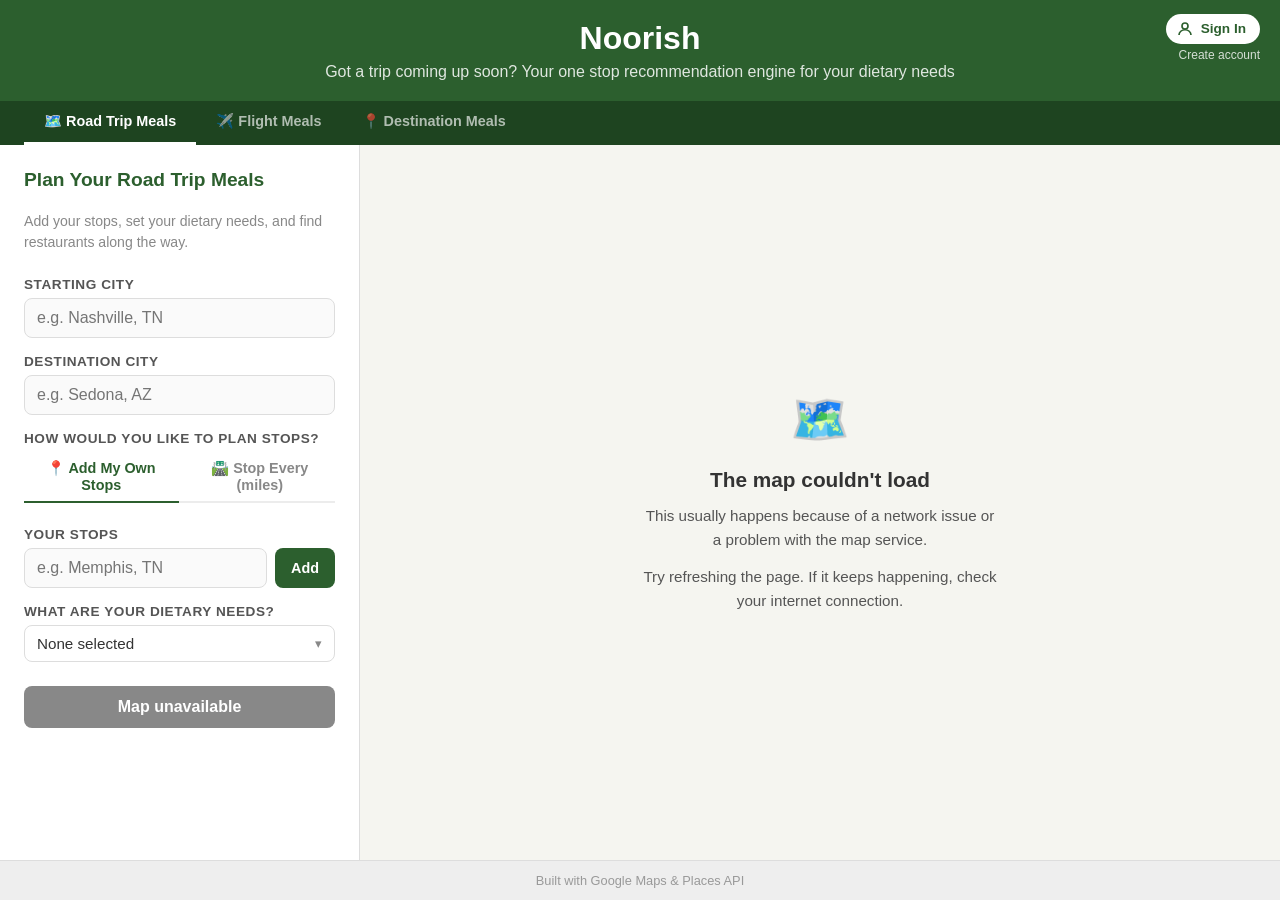
==== index.html @ 3fa07e17 "standardised the layout across all three pages to show a side-by-side form and map by default, and t" ====
<!DOCTYPE html>
<html lang="en">
  <head>
    <meta charset="UTF-8" />
    <meta name="viewport" content="width=device-width, initial-scale=1.0" />
    <title>Road Trip Planner</title>

    <!-- This line loads our style.css file so the page looks good -->
    <link rel="stylesheet" href="style.css" />
  </head>

  <body>

    <!-- HEADER: the top banner with the app name -->
    <header>
      <h1>Noorish</h1>
      <p>Got a trip coming up soon? Your one stop recommendation engine for your dietary needs</p>

      <!-- Signed-out state -->
      <div id="auth-signed-out" class="auth-header-widget">
        <button id="auth-btn" class="auth-header-signin">
          <svg xmlns="http://www.w3.org/2000/svg" width="18" height="18" viewBox="0 0 24 24" fill="none" stroke="currentColor" stroke-width="2.2"><circle cx="12" cy="8" r="4"/><path d="M4 20c0-4 3.6-7 8-7s8 3 8 7"/></svg>
          Sign In
        </button>
        <button id="auth-create-btn" class="auth-header-create">Create account</button>
      </div>

      <!-- Signed-in state -->
      <div id="auth-signed-in" class="auth-header-widget hidden">
        <button id="auth-menu-btn" class="auth-hamburger">
          <svg xmlns="http://www.w3.org/2000/svg" width="20" height="20" viewBox="0 0 24 24" fill="none" stroke="currentColor" stroke-width="2.2"><line x1="3" y1="6" x2="21" y2="6"/><line x1="3" y1="12" x2="21" y2="12"/><line x1="3" y1="18" x2="21" y2="18"/></svg>
        </button>
        <div id="auth-user-menu" class="auth-user-menu hidden">
          <div id="auth-user-name" class="auth-user-menu-name"></div>
          <hr class="auth-menu-divider" />
          <button id="auth-signout-btn" class="auth-signout-btn">Sign Out</button>
        </div>
      </div>
    </header>

    <!-- Auth modal overlay -->
    <div id="auth-overlay" class="auth-overlay hidden"></div>

    <!-- Auth modal -->
    <div id="auth-modal" class="auth-modal hidden">
      <button id="auth-close-btn" class="auth-close-btn">✕</button>

      <!-- Sign In view -->
      <div id="auth-view-signin" class="auth-view">
        <h2 class="auth-title">Welcome back</h2>
        <button class="auth-google-btn">
          <img src="https://www.gstatic.com/firebasejs/ui/2.0.0/images/auth/google.svg" alt="Google" />
          Continue with Google
        </button>
        <div class="auth-divider"><span>or</span></div>
        <input id="auth-signin-email"    class="auth-input" type="email"    placeholder="Email" />
        <input id="auth-signin-password" class="auth-input" type="password" placeholder="Password" />
        <div id="auth-error-signin" class="auth-error hidden"></div>
        <button id="auth-signin-btn" class="auth-submit-btn">Sign In</button>
        <div class="auth-footer">
          <button id="auth-goto-reset" class="auth-link-btn">Forgot password?</button>
          <span>·</span>
          <button id="auth-goto-signup" class="auth-link-btn">Create account</button>
        </div>
      </div>

      <!-- Sign Up view -->
      <div id="auth-view-signup" class="auth-view hidden">
        <h2 class="auth-title">Create account</h2>
        <button class="auth-google-btn">
          <img src="https://www.gstatic.com/firebasejs/ui/2.0.0/images/auth/google.svg" alt="Google" />
          Continue with Google
        </button>
        <div class="auth-divider"><span>or</span></div>
        <input id="auth-signup-name"     class="auth-input" type="text"     placeholder="Name (optional)" />
        <input id="auth-signup-email"    class="auth-input" type="email"    placeholder="Email" />
        <input id="auth-signup-password" class="auth-input" type="password" placeholder="Password (min 6 characters)" />
        <div id="auth-error-signup" class="auth-error hidden"></div>
        <button id="auth-signup-btn" class="auth-submit-btn">Create Account</button>
        <div class="auth-footer">
          <button id="auth-goto-signin" class="auth-link-btn">Already have an account? Sign in</button>
        </div>
      </div>

      <!-- Password Reset view -->
      <div id="auth-view-reset" class="auth-view hidden">
        <h2 class="auth-title">Reset password</h2>
        <p class="auth-subtitle">Enter your email and we'll send you a reset link.</p>
        <input id="auth-reset-email" class="auth-input" type="email" placeholder="Email" />
        <div id="auth-error-reset"   class="auth-error hidden"></div>
        <div id="auth-success-reset" class="auth-success hidden"></div>
        <button id="auth-reset-btn" class="auth-submit-btn">Send Reset Email</button>
        <div class="auth-footer">
          <button id="auth-back-signin" class="auth-link-btn">Back to sign in</button>
        </div>
      </div>
    </div>

    <!-- NAV: tab bar linking to each section of the app -->
    <nav class="app-nav">
      <a href="index.html" class="nav-tab nav-tab--active">🗺️ Road Trip Meals</a>
      <a href="flight-meals.html" class="nav-tab">✈️ Flight Meals</a>
      <a href="destination-meals.html" class="nav-tab">📍 Destination Meals</a>
    </nav>

    <!-- MAIN CONTENT: split into left panel (form) and right panel (map) -->
    <main>

      <!-- LEFT PANEL: the form where users enter their trip details -->
      <section class="sidebar">

        <h2>Plan Your Road Trip Meals</h2>
        <p class="flight-card-hint">Add your stops, set your dietary needs, and find restaurants along the way.</p>

        <!-- A "form" groups related inputs together -->
        <form id="trip-form">

          <!-- Start city input -->
          <div class="form-group">
            <label for="start">Starting City</label>
            <input
              type="text"
              id="start"
              placeholder="e.g. Nashville, TN"
            />
          </div>

          <!-- End city input -->
          <div class="form-group">
            <label for="end">Destination City</label>
            <input
              type="text"
              id="end"
              placeholder="e.g. Sedona, AZ"
            />
          </div>

          <!-- Stop planning mode toggle -->
          <div class="form-group">
            <label>How would you like to plan stops?</label>
            <div class="search-mode-tabs">
              <button type="button" class="mode-tab mode-tab--active" id="mode-custom-btn">📍 Add My Own Stops</button>
              <button type="button" class="mode-tab" id="mode-interval-btn">🛣️ Stop Every (miles)</button>
            </div>
          </div>

          <!-- Interval input — visible when "Stop Every (miles)" is selected -->
          <div class="form-group hidden" id="interval-section">
            <label for="interval">Stop every (miles)</label>
            <input
              type="number"
              id="interval"
              placeholder="e.g. 150"
              min="50"
              max="500"
            />
          </div>

          <!-- Custom stops — visible when "Add My Own Stops" is selected -->
          <div class="form-group" id="waypoints-section">
            <label>Your stops</label>
            <div class="waypoint-input-row">
              <input type="text" id="waypoint-city-input" placeholder="e.g. Memphis, TN" />
              <button type="button" id="add-waypoint-btn">Add</button>
            </div>
            <ul id="waypoints-list"></ul>
          </div>

          <!-- Dietary preferences multi-select dropdown -->
          <div class="form-group">
            <label>What are your dietary needs?</label>
            <div class="diet-dropdown" id="diet-dropdown">
              <button type="button" class="diet-toggle" id="diet-toggle-btn">
                <span id="diet-toggle-label">None selected</span>
                <span class="diet-toggle-arrow">▾</span>
              </button>
              <div class="diet-options-list" id="diet-dropdown-menu" hidden>
                <label class="diet-option"><input type="checkbox" value="carnivore"> Carnivore</label>
                <label class="diet-option"><input type="checkbox" value="dairy free"> Dairy Free</label>
                <label class="diet-option"><input type="checkbox" value="gluten free"> Gluten Free</label>
                <label class="diet-option"><input type="checkbox" value="halal"> Halal</label>
                <label class="diet-option"><input type="checkbox" value="high protein"> High Protein</label>
                <label class="diet-option"><input type="checkbox" value="keto"> Keto</label>
                <label class="diet-option"><input type="checkbox" value="kosher"> Kosher</label>
                <label class="diet-option"><input type="checkbox" value="low carb"> Low Carb</label>
                <label class="diet-option"><input type="checkbox" value="mediterranean"> Mediterranean</label>
                <label class="diet-option"><input type="checkbox" value="nut free"> Nut Free</label>
                <label class="diet-option"><input type="checkbox" value="paleo"> Paleo</label>
                <label class="diet-option"><input type="checkbox" value="vegan"> Vegan</label>
                <label class="diet-option"><input type="checkbox" value="vegetarian"> Vegetarian</label>
                <label class="diet-option"><input type="checkbox" value="whole30"> Whole30</label>
              </div>
            </div>
          </div>

          <!-- The big button that kicks everything off -->
          <button type="button" id="search-btn">Find Meal Options</button>

        </form>

        <!-- RESULTS: this section is hidden until the user searches -->
        <div id="results" class="hidden">
          <h2>Suggested Stops</h2>
          <!-- JavaScript will fill this list in dynamically -->
          <ul id="stops-list"></ul>

          <!-- CUSTOM STOP: appears below results once a route is generated -->
          <div id="custom-stop-section">
            <h3>Add a specific city</h3>
            <p class="custom-stop-hint">
              Want to stop somewhere in particular? Search for options in any city along your route.
            </p>
            <div class="custom-stop-form">
              <input
                type="text"
                id="custom-city"
                placeholder="e.g. Joplin, MO"
              />
              <button type="button" id="add-stop-btn">Add Stop</button>
            </div>
            <div id="custom-stop-error" class="error-message hidden"></div>
          </div>

        </div>

      </section>

      <!-- RIGHT PANEL: where the map will appear -->
      <section class="map-panel">
        <!-- Google Maps draws itself into this empty div -->
        <div id="map"></div>
        <!-- Shown if the Google Maps API fails to load -->
        <div id="map-error" class="hidden">
          <div class="map-error-icon">🗺️</div>
          <h2>The map couldn't load</h2>
          <p>This usually happens because of a network issue or a problem with the map service.</p>
          <p>Try refreshing the page. If it keeps happening, check your internet connection.</p>
        </div>
      </section>

    </main>

    <!-- FOOTER -->
    <footer>
      <p>Built with Google Maps &amp; Places API</p>
    </footer>

    <!-- This line loads our app.js file — it goes at the BOTTOM so the page
         loads first before JavaScript runs -->
    <!-- app.js must load BEFORE the Maps API so initMap() is defined in time -->
    <script src="app.js"></script>
    <script type="module" src="auth.js"></script>

    <!-- Google Maps API — loads the map, places search, and geometry tools.
         "callback=initMap" tells Google to call our initMap() function
         once it finishes loading. -->
    <script
      src="https://maps.googleapis.com/maps/api/js?key=AIzaSyBx0ahH5VeUgK4C6GJsDWUU2suNAHTFPiw&libraries=places,geometry&callback=initMap"
      async
      defer
      onerror="showMapError()"
    ></script>

  </body>
</html>
---- style.css ----
/* =============================================
   GLOBAL STYLES
   These apply to the whole page
   ============================================= */

/* "box-sizing: border-box" makes sizing more predictable —
   padding doesn't accidentally make things bigger than expected */
* {
  box-sizing: border-box;
  margin: 0;
  padding: 0;
}

body {
  font-family: -apple-system, BlinkMacSystemFont, "Segoe UI", sans-serif;
  background-color: #f5f5f0;
  color: #333;
  height: 100vh;      /* lock to viewport — prevents the page from scrolling */
  overflow: hidden;   /* any scrolling happens inside the sidebar, not the page */
  display: flex;
  flex-direction: column;
}


/* =============================================
   NAV TABS
   The tab bar that sits between the header and the page content.
   ============================================= */

.app-nav {
  display: flex;
  background: #1e4420; /* slightly darker than the header green */
  padding: 0 24px;
}

.nav-tab {
  display: inline-block;
  padding: 12px 20px;
  font-size: 0.9rem;
  font-weight: 600;
  color: rgba(255, 255, 255, 0.65);
  text-decoration: none;
  border-bottom: 3px solid transparent;
  transition: color 0.15s, border-color 0.15s;
}

.nav-tab:hover {
  color: rgba(255, 255, 255, 0.9);
}

/* The currently active tab gets a white underline and full opacity */
.nav-tab--active {
  color: white;
  border-bottom-color: white;
}


/* =============================================
   HEADER
   ============================================= */

header {
  background-color: #2c5f2e; /* dark green */
  color: white;
  padding: 20px 30px;
  text-align: center;
}

header h1 {
  font-size: 2rem;
  margin-bottom: 6px;
}

header p {
  opacity: 0.85;
  font-size: 1rem;
}


/* =============================================
   MAIN LAYOUT
   "flex" lets us put the sidebar and map side by side
   ============================================= */

main {
  display: flex;
  flex: 1;          /* fill remaining vertical space */
  overflow: hidden;
}


/* =============================================
   SIDEBAR (left panel — the form)
   ============================================= */

.sidebar {
  width: 360px;
  min-width: 300px;
  background: white;
  padding: 24px;
  overflow-y: auto;   /* scroll if content is taller than screen */
  border-right: 1px solid #ddd;
}

.sidebar h2 {
  font-size: 1.2rem;
  margin-bottom: 20px;
  color: #2c5f2e;
}


/* =============================================
   FORM ELEMENTS
   ============================================= */

.form-group {
  margin-bottom: 16px;
}

label {
  display: block;
  font-size: 0.85rem;
  font-weight: 600;
  color: #555;
  margin-bottom: 6px;
  text-transform: uppercase;
  letter-spacing: 0.04em;
}

input[type="text"],
input[type="number"] {
  width: 100%;
  padding: 10px 12px;
  border: 1.5px solid #ddd;
  border-radius: 8px;
  font-size: 1rem;
  background: #fafafa;
  transition: border-color 0.2s;
}

input[type="text"]:focus,
input[type="number"]:focus {
  outline: none;
  border-color: #2c5f2e;
  background: white;
}

/* ── Dietary preference dropdown ── */

.diet-dropdown {
  position: relative;
}

/* The clickable toggle bar */
.diet-toggle {
  width: 100%;
  display: flex;
  justify-content: space-between;
  align-items: center;
  padding: 9px 12px;
  background: white;
  border: 1.5px solid #ddd;
  border-radius: 8px;
  font-size: 0.95rem;
  color: #333;
  cursor: pointer;
  text-align: left;
  transition: border-color 0.2s;
}

.diet-toggle:hover,
.diet-toggle:focus {
  border-color: #2c5f2e;
  outline: none;
}

/* Arrow icon rotates when open */
.diet-toggle-arrow {
  font-size: 0.8rem;
  color: #888;
  transition: transform 0.2s;
  flex-shrink: 0;
}

.diet-dropdown.open .diet-toggle-arrow {
  transform: rotate(180deg);
}

/* Merge toggle bottom border with list top border when open */
.diet-dropdown.open .diet-toggle {
  border-color: #2c5f2e;
  border-bottom-left-radius: 0;
  border-bottom-right-radius: 0;
}

/* Checkbox list — hidden until dropdown is opened */
.diet-options-list {
  display: none;
  border: 1.5px solid #2c5f2e;
  border-top: none;
  border-radius: 0 0 8px 8px;
  background: white;
  padding: 4px 0;
  max-height: 220px;
  overflow-y: auto;
}

.diet-dropdown.open .diet-options-list {
  display: block !important; /* overrides the HTML hidden attribute when open */
}


.diet-option {
  display: flex;
  align-items: center;
  gap: 10px;
  padding: 8px 12px;
  font-size: 0.95rem;
  color: #333;
  cursor: pointer;
  transition: background 0.1s;
}

.diet-option:hover {
  background: #f3f7f3;
}

.diet-option input[type="checkbox"] {
  width: 16px;
  height: 16px;
  accent-color: #2c5f2e;
  cursor: pointer;
  flex-shrink: 0;
}

/* ── Stop mode toggle ──────────────────────────────────────────────────────── */

/* The two-button selector that switches between interval and custom mode */
.mode-toggle {
  display: flex;
  border: 1.5px solid #ddd;
  border-radius: 8px;
  overflow: hidden;
}

.mode-btn {
  flex: 1;
  padding: 10px 12px;
  background: white;
  border: none;
  font-size: 0.88rem;
  font-weight: 600;
  color: #888;
  cursor: pointer;
  transition: background 0.15s, color 0.15s;
  text-align: center;
}

/* Divider between the two buttons */
.mode-btn:first-child {
  border-right: 1.5px solid #ddd;
}

/* The currently selected mode */
.mode-btn--active {
  background: #2c5f2e;
  color: white;
}

.mode-btn:not(.mode-btn--active):hover {
  background: #f3f7f3;
  color: #333;
}

/* ── Custom waypoints input (shown in "Add My Own Stops" mode) ─────────────── */

.waypoint-input-row {
  display: flex;
  gap: 8px;
  margin-bottom: 10px;
}

.waypoint-input-row button {
  padding: 9px 16px;
  background: #2c5f2e;
  color: white;
  border: none;
  border-radius: 8px;
  font-size: 0.9rem;
  font-weight: 600;
  cursor: pointer;
  white-space: nowrap;
  transition: background 0.2s;
}

.waypoint-input-row button:hover {
  background: #1e4420;
}

/* The list of cities the user has added */
#waypoints-list {
  list-style: none;
}

.waypoint-item {
  display: flex;
  justify-content: space-between;
  align-items: center;
  padding: 8px 10px;
  background: #f3f7f3;
  border-radius: 6px;
  margin-bottom: 6px;
  font-size: 0.9rem;
  color: #333;
}

/* ── Suggested layover airports ────────────────────────────────────────────── */

/* Container that holds the label + chip row */
#layover-suggestions {
  margin-bottom: 10px;
}

.suggestions-label {
  font-size: 0.78rem;
  font-weight: 600;
  color: #aaa;
  text-transform: uppercase;
  letter-spacing: 0.05em;
  margin-bottom: 8px;
}

/* Wrapping row of airport chips */
#suggestions-chips {
  display: flex;
  flex-wrap: wrap;
  gap: 7px;
}

/* Each clickable airport suggestion */
.suggestion-chip {
  display: flex;
  align-items: center;
  gap: 6px;
  padding: 5px 10px;
  background: white;
  border: 1.5px solid #c4ddc4;
  border-radius: 20px;
  cursor: pointer;
  transition: background 0.15s, border-color 0.15s;
}

.suggestion-chip:hover:not(:disabled) {
  background: #f3f7f3;
  border-color: #2c5f2e;
}

.suggestion-chip:disabled {
  opacity: 0.4;
  cursor: default;
}

/* Airport code — bold green */
.chip-code {
  font-size: 0.82rem;
  font-weight: 700;
  color: #2c5f2e;
  letter-spacing: 0.04em;
}

/* City name — grey */
.chip-name {
  font-size: 0.78rem;
  color: #777;
}

/* The × remove button on each waypoint */
.waypoint-remove-btn {
  background: none;
  border: none;
  color: #aaa;
  font-size: 1.1rem;
  line-height: 1;
  padding: 0 2px;
  cursor: pointer;
}

.waypoint-remove-btn:hover {
  color: #c0392b;
}

button#search-btn {
  width: 100%;
  padding: 12px;
  margin-top: 8px;
  background-color: #2c5f2e;
  color: white;
  border: none;
  border-radius: 8px;
  font-size: 1rem;
  font-weight: 600;
  cursor: pointer;
  transition: background-color 0.2s;
}

button#search-btn:hover {
  background-color: #1e4420;
}

/* Show a "loading" cursor while the app is working */
button#search-btn:disabled {
  background-color: #888;
  cursor: wait;
}


/* =============================================
   RESULTS LIST
   ============================================= */

#results {
  margin-top: 28px;
}

#results h2 {
  font-size: 1.1rem;
  margin-bottom: 14px;
  color: #2c5f2e;
}

#stops-list {
  list-style: none;
}

/* Each individual stop card */
.stop-card {
  background: #f9f9f6;
  border: 1px solid #e0e0d8;
  border-radius: 10px;
  padding: 14px;
  margin-bottom: 12px;
}

.stop-card .stop-number {
  font-size: 1rem;
  font-weight: 700;
  color: #2c5f2e;
  margin-bottom: 8px;
  display: flex;
  align-items: center;
  gap: 8px;
}

/* Small "#1" badge next to the city name */
.stop-badge {
  font-size: 0.7rem;
  font-weight: 600;
  color: #888;
  background: #eee;
  border-radius: 4px;
  padding: 1px 5px;
  letter-spacing: 0.02em;
}

.stop-card .restaurant-name {
  font-size: 1rem;
  font-weight: 600;
  margin-bottom: 4px;
}

.stop-card .restaurant-address {
  font-size: 0.85rem;
  color: #666;
  margin-bottom: 6px;
}

.stop-card .restaurant-meta {
  font-size: 0.82rem;
  color: #888;
}

.stop-card .rating {
  color: #f4a261;
  font-weight: 600;
}

/* Each individual restaurant option inside a stop card */
.restaurant-option {
  padding: 10px 0 6px;
}

/* Thin divider line between options */
.restaurant-option--divider {
  border-bottom: 1px solid #ececec;
  padding-bottom: 10px;
  margin-bottom: 2px;
}

.restaurant-option:hover {
  background: #f3f7f3;
  border-radius: 6px;
  padding-left: 6px;
  margin-left: -6px;
}

/* Highlighted state when an option is clicked */
.restaurant-option.selected {
  background: #fef3ec;
  border-radius: 6px;
  padding-left: 6px;
  margin-left: -6px;
}

.restaurant-option.selected .option-label {
  color: #f4a261;
}

/* Distance from route shown inline next to the rating */
.distance-from-route {
  color: #888;
}

/* Today's hours shown inline next to the rating */
.today-hours {
  color: #555;
}

/* "See all hours" expandable section */
.all-hours {
  margin-top: 6px;
  font-size: 0.82rem;
}

.all-hours summary {
  color: #2c5f2e;
  cursor: pointer;
  font-weight: 600;
  font-size: 0.8rem;
  user-select: none;
}

.all-hours summary:hover {
  text-decoration: underline;
}

.restaurant-website {
  display: inline-block;
  margin-top: 7px;
  font-size: 0.82rem;
  font-weight: 600;
  color: #2c5f2e;
  text-decoration: none;
}

.restaurant-website:hover {
  text-decoration: underline;
}

/* "Open in maps" row shown below each restaurant result */
.maps-links {
  display: flex;
  align-items: center;
  flex-wrap: wrap;
  gap: 6px;
  margin-top: 7px;
  font-size: 0.82rem;
}

.maps-links-label {
  color: #888;
}

.maps-link {
  display: inline-block;
  padding: 2px 9px;
  border: 1px solid #c4ddc4;
  border-radius: 12px;
  background: #f3f7f3;
  color: #2c5f2e;
  font-size: 0.78rem;
  font-weight: 600;
  text-decoration: none;
  transition: background 0.15s, border-color 0.15s, color 0.15s;
}

.maps-link:hover {
  background: #2c5f2e;
  color: white;
  border-color: #2c5f2e;
}

/* "Order online" pill buttons — same layout as maps-links but styled red */
.order-link {
  border-color: #f4c4b4;
  background: #fff5f2;
  color: #c0392b;
}

.order-link:hover {
  background: #c0392b;
  color: white;
  border-color: #c0392b;
}

.all-hours ul {
  list-style: none;
  margin-top: 6px;
  padding: 8px 10px;
  background: #f3f7f3;
  border-radius: 6px;
  line-height: 1.7;
  color: #555;
}

/* Small "Option A / B / C" label */
.option-label {
  font-size: 0.72rem;
  font-weight: 700;
  color: #2c5f2e;
  text-transform: uppercase;
  letter-spacing: 0.06em;
  margin-bottom: 3px;
}


/* =============================================
   MAP PANEL (right side)
   ============================================= */

.map-panel {
  flex: 1;          /* take up all remaining space */
  position: relative;
}

#map {
  width: 100%;
  height: 100%;
  background: #e8ead9;
}

/* Friendly error overlay shown when the Google Maps API fails to load */
#map-error {
  width: 100%;
  height: 100%;
  display: flex;
  flex-direction: column;
  align-items: center;
  justify-content: center;
  gap: 12px;
  background: #f5f5f0;
  text-align: center;
  padding: 40px;
  color: #555;
}

.map-error-icon {
  font-size: 3rem;
  margin-bottom: 8px;
}

#map-error h2 {
  font-size: 1.3rem;
  color: #333;
}

#map-error p {
  font-size: 0.95rem;
  max-width: 360px;
  line-height: 1.6;
}

/* Small summary line above the stops list: "1,243 mile route · 8 stops" */
.route-summary {
  font-size: 0.85rem;
  color: #888;
  margin-bottom: 14px;
}

/* "Show different options" refresh link below the three restaurant options */
.refresh-options-row {
  margin-top: 10px;
  padding-top: 10px;
  border-top: 1px solid #ececec;
  text-align: center;
}

.refresh-options-btn {
  background: none;
  border: none;
  color: #aaa;
  font-size: 0.78rem;
  cursor: pointer;
  padding: 0;
}

.refresh-options-btn:hover {
  color: #2c5f2e;
  text-decoration: underline;
}

.refresh-options-btn:disabled {
  color: #ccc;
  cursor: default;
  text-decoration: none;
}

/* A stop card where no restaurant was found */
.stop-card--empty .restaurant-name {
  color: #aaa;
}

/* Collapsible stop cards */
.stop-number--toggle {
  cursor: pointer;
  display: flex;
  flex-direction: column;
  user-select: none;
}

.stop-header-top {
  display: flex;
  align-items: center;
  gap: 6px;
}

.stop-toggle-arrow {
  margin-left: auto;
  font-size: 1rem;
  color: #888;
  transition: transform 0.2s ease;
}

.stop-number--collapsed .stop-toggle-arrow {
  transform: rotate(-90deg);
}

.stop-options-count {
  display: inline-block;
  font-size: 0.75rem;
  font-weight: 600;
  color: #5a5a5a;
  background: #f4f4f4;
  border: 1px solid #ddd;
  border-radius: 20px;
  padding: 2px 10px;
  margin-top: 4px;
}

.stop-options-container--collapsed {
  display: none;
}


/* =============================================
   UTILITY CLASSES
   ============================================= */

/* Hide an element (JavaScript toggles this class on/off) */
.hidden {
  display: none !important;
}

/* Show a loading spinner message */
.loading-message {
  text-align: center;
  color: #888;
  padding: 20px 0;
  font-size: 0.95rem;
}

/* Show an error message in red */
.error-message {
  background: #fff0f0;
  border: 1px solid #ffcccc;
  border-radius: 8px;
  padding: 12px;
  color: #c0392b;
  font-size: 0.9rem;
  margin-top: 12px;
}


/* =============================================
   CUSTOM STOP SECTION
   ============================================= */

#custom-stop-section {
  margin-top: 24px;
  padding-top: 20px;
  border-top: 1px solid #e0e0d8;
}

#custom-stop-section h3 {
  font-size: 1rem;
  font-weight: 700;
  color: #2c5f2e;
  margin-bottom: 6px;
}

.custom-stop-hint {
  font-size: 0.82rem;
  color: #888;
  margin-bottom: 12px;
  line-height: 1.5;
}

.custom-stop-form {
  display: flex;
  gap: 8px;
}

.custom-stop-form input {
  flex: 1;
  padding: 9px 12px;
  border: 1.5px solid #ddd;
  border-radius: 8px;
  font-size: 0.95rem;
  background: #fafafa;
  transition: border-color 0.2s;
}

.custom-stop-form input:focus {
  outline: none;
  border-color: #2c5f2e;
  background: white;
}

.custom-stop-form button {
  padding: 9px 16px;
  background: #2c5f2e;
  color: white;
  border: none;
  border-radius: 8px;
  font-size: 0.9rem;
  font-weight: 600;
  cursor: pointer;
  white-space: nowrap;
  transition: background 0.2s;
}

.custom-stop-form button:hover {
  background: #1e4420;
}

.custom-stop-form button:disabled {
  background: #888;
  cursor: wait;
}

/* "Custom" badge — teal instead of grey to distinguish from numbered stops */
.stop-badge--custom {
  background: #e0f0f0;
  color: #2a7a7a;
}


/* =============================================
   FLIGHT MEALS PAGE
   The body gets a "flight-page" class so we can override
   the road-trip layout (which locks to 100vh with no scroll).
   ============================================= */

/* Keep the body locked — header and nav stay pinned at the top */
.flight-page {
  overflow: hidden;
}

/* Side-by-side layout: form on the left, preview map on the right */
.flight-main {
  display: flex;
  flex: 1;
  min-height: 0;
  overflow: hidden;
}

/* Left column — scrollable form, mirrors the road trip sidebar */
.flight-form-column {
  width: 360px;
  min-width: 300px;
  background: white;
  padding: 24px;
  overflow-y: auto;
  border-right: 1px solid #ddd;
}

/* Right column — preview map fills remaining space */
.flight-preview-map-panel {
  flex: 1;
  position: relative;
}

#flight-preview-map,
#dest-preview-map {
  position: absolute;
  top: 0; left: 0;
  width: 100%;
  height: 100%;
  background: #e8ead9;
}

/* Keeps the mode-switching logic (used by CSS selectors below) but no card visuals */
.flight-card {}

/* Mode field visibility — driven by a class on the parent card.
   Only one mode div is visible at a time; CSS handles it entirely. */
#airport-mode-fields { display: none; }
#route-mode-fields   { display: none; }
.flight-card.mode-airport #airport-mode-fields { display: block; }
.flight-card.mode-route   #route-mode-fields   { display: block; }

#airport-mode-hint { display: none; }
#route-mode-hint   { display: none; }
.flight-card.mode-airport #airport-mode-hint { display: block; }
.flight-card.mode-route   #route-mode-hint   { display: block; }

/* Mode toggle tabs at the top of the card */
.search-mode-tabs {
  display: flex;
  gap: 6px;
  margin-bottom: 24px;
  border-bottom: 2px solid #ececec;
  padding-bottom: 0;
}

.mode-tab {
  background: none;
  border: none;
  padding: 8px 16px;
  font-size: 0.9rem;
  font-weight: 600;
  color: #888;
  cursor: pointer;
  border-bottom: 2px solid transparent;
  margin-bottom: -2px; /* sits flush with the container border-bottom */
  border-radius: 4px 4px 0 0;
  transition: color 0.15s, border-color 0.15s;
}

.mode-tab:hover {
  color: #444;
}

.mode-tab--active {
  color: #2c5f2e;
  border-bottom-color: #2c5f2e;
}

.flight-card h2 {
  font-size: 1.3rem;
  color: #2c5f2e;
  margin-bottom: 6px;
}

.flight-card-hint {
  font-size: 0.88rem;
  color: #888;
  margin-bottom: 24px;
  line-height: 1.5;
}

/* ── Airport code typeahead dropdown ───────────────────────────────────────── */

/* form-group needs relative positioning so the dropdown sits directly below its input */
.form-group {
  position: relative;
}

/* The dropdown list that appears below the departure/arrival inputs */
.airport-dropdown {
  position: absolute;
  top: 100%;
  left: 0;
  right: 0;
  background: white;
  border: 1.5px solid #2c5f2e;
  border-top: none;
  border-radius: 0 0 8px 8px;
  list-style: none;
  z-index: 200;
  box-shadow: 0 6px 16px rgba(0, 0, 0, 0.1);
  overflow: hidden;
}

/* One result row per matching airport */
.airport-dropdown-item {
  display: flex;
  flex-direction: column;
  gap: 2px;
  padding: 10px 12px;
  cursor: pointer;
  border-bottom: 1px solid #f0f0f0;
}

.airport-dropdown-item:last-child {
  border-bottom: none;
}

.airport-dropdown-item:hover {
  background: #f3f7f3;
}

/* The bold 3-letter code shown on the first line */
.dropdown-code {
  font-size: 0.95rem;
  font-weight: 700;
  color: #2c5f2e;
  letter-spacing: 0.06em;
}

/* "City · Full Airport Name" shown on the second line */
.dropdown-info {
  font-size: 0.78rem;
  color: #888;
}

/* Departure and arrival inputs sit side by side with an arrow between them */
.airport-row {
  display: flex;
  align-items: flex-end;
  gap: 12px;
  margin-bottom: 4px;
}

.airport-row .form-group {
  flex: 1;
  margin-bottom: 0;
}

.airport-arrow {
  font-size: 1.4rem;
  color: #aaa;
  padding-bottom: 10px;
  flex-shrink: 0;
}

/* Airport code inputs — larger text, uppercase, monospace feel */
.airport-input {
  width: 100%;
  padding: 10px 12px;
  border: 1.5px solid #ddd;
  border-radius: 8px;
  font-size: 1.1rem;
  font-weight: 700;
  letter-spacing: 0.08em;
  text-transform: uppercase;
  background: #fafafa;
  transition: border-color 0.2s;
}

.airport-input:focus {
  outline: none;
  border-color: #2c5f2e;
  background: white;
}

/* Small grey "(optional, up to 3)" note next to the Layovers label */
.label-optional {
  font-weight: 400;
  font-size: 0.8rem;
  color: #aaa;
  text-transform: none;
  letter-spacing: 0;
}

/* The list of layover rows */
#layovers-list {
  list-style: none;
  margin-bottom: 8px;
}

/* Each layover row: label + input + remove button in a line */
.layover-row {
  display: flex;
  align-items: center;
  gap: 10px;
  margin-bottom: 8px;
}

.layover-label {
  font-size: 0.82rem;
  font-weight: 600;
  color: #888;
  white-space: nowrap;
  min-width: 62px;
}

.layover-row .airport-input {
  flex: 1;
}

.layover-remove-btn {
  background: none;
  border: none;
  color: #bbb;
  font-size: 1.2rem;
  line-height: 1;
  padding: 0 4px;
  cursor: pointer;
  flex-shrink: 0;
}

.layover-remove-btn:hover {
  color: #c0392b;
}

/* The "+ Add layover" text link */
.add-layover-btn {
  background: none;
  border: none;
  color: #2c5f2e;
  font-size: 0.88rem;
  font-weight: 600;
  padding: 0;
  cursor: pointer;
}

.add-layover-btn:hover {
  text-decoration: underline;
}

/* "Find Meal Options" search button — same style as the road-trip search button */
#dest-search-btn,
#flight-search-btn {
  width: 100%;
  padding: 12px;
  margin-top: 20px;
  background-color: #2c5f2e;
  color: white;
  border: none;
  border-radius: 8px;
  font-size: 1rem;
  font-weight: 600;
  cursor: pointer;
  transition: background-color 0.2s;
}

#dest-search-btn:hover,
#flight-search-btn:hover {
  background-color: #1e4420;
}

/* ── Step 2: Results ───────────────────────────────────────────────────────── */

/* "Filtered for: [Keto] [Gluten Free]" row that appears at the top of each card */
.flight-filter-row {
  font-size: 0.8rem;
  color: #888;
  margin-bottom: 12px;
  display: flex;
  flex-wrap: wrap;
  align-items: center;
  gap: 6px;
}

/* Each selected dietary preference shown as a small green pill */
.diet-tag {
  display: inline-block;
  background: #e8f2e8;
  color: #2c5f2e;
  font-size: 0.75rem;
  font-weight: 600;
  padding: 2px 8px;
  border-radius: 20px;
  border: 1px solid #c4ddc4;
}

.diet-mention-badge {
  display: inline-block;
  background: #fffbea;
  color: #7a5c00;
  font-size: 0.72rem;
  font-weight: 600;
  padding: 2px 8px;
  border-radius: 20px;
  border: 1px solid #f0c940;
  margin-bottom: 6px;
}

/* One restaurant row inside an airport card */
.flight-restaurant-item {
  padding: 12px 0;
}

/* Thin line between restaurant rows */
.flight-restaurant-item--divider {
  border-bottom: 1px solid #ececec;
  padding-bottom: 12px;
  margin-bottom: 2px;
}

/* Name and star rating on the same line */
.flight-restaurant-top {
  display: flex;
  justify-content: space-between;
  align-items: baseline;
  gap: 12px;
  margin-bottom: 3px;
}

.flight-restaurant-name {
  font-size: 0.97rem;
  font-weight: 600;
  color: #222;
}

.flight-restaurant-rating {
  font-size: 0.85rem;
  font-weight: 600;
  color: #f4a261;
  white-space: nowrap;
  flex-shrink: 0;
}

/* Cuisine type shown in small grey text below the name */
.flight-cuisine-type {
  font-size: 0.82rem;
  color: #888;
  margin-bottom: 5px;
}

/* Terminal / gate location line */
.flight-location-info {
  display: flex;
  flex-wrap: wrap;
  gap: 8px;
  font-size: 0.82rem;
  margin-bottom: 6px;
}

.flight-terminal {
  color: #555;
}

.flight-gate {
  color: #555;
}

/* Collapsible hours section */
.flight-hours-section {
  margin-bottom: 6px;
}

.flight-hours-toggle {
  background: none;
  border: none;
  padding: 0;
  font-size: 0.82rem;
  color: #3a7bd5;
  cursor: pointer;
  display: flex;
  align-items: center;
  gap: 4px;
}

.flight-hours-toggle:hover {
  text-decoration: underline;
}

.flight-hours-arrow {
  font-size: 0.75rem;
}

.flight-hours-list {
  list-style: none;
  margin: 6px 0 0 0;
  padding: 8px 10px;
  background: #f8f8f8;
  border-radius: 6px;
  font-size: 0.80rem;
  color: #555;
  line-height: 1.7;
}

.flight-hours-list.hidden {
  display: none;
}

/* Loading state shown while the API call is in progress */
.flight-airport-loading {
  font-size: 0.88rem;
  color: #888;
  padding: 16px;
  text-align: center;
}

/* ── Step 2 two-column layout ────────────────────────────────────────────── */

/* The results section takes up all remaining body height */
#flight-results-section {
  flex: 1;
  min-height: 0;
  display: flex;
  flex-direction: column;
  overflow: hidden;
}

/* Hidden state overrides the flex display */
#flight-results-section.hidden {
  display: none;
}

/* Header bar: back button + route summary — sits above both columns */
.flight-results-header {
  display: flex;
  align-items: center;
  gap: 20px;
  padding: 14px 24px;
  border-bottom: 1px solid #e5e7eb;
  flex-shrink: 0;
}

/* Body: left results list + right map panel */
.flight-results-body {
  flex: 1;
  min-height: 0;
  display: flex;
  overflow: hidden;
}

/* Left column: flex column containing the filter bar + scrollable list */
#flight-left-panel {
  width: 420px;
  min-width: 300px;
  display: flex;
  flex-direction: column;
  border-right: 1px solid #e5e7eb;
  overflow: hidden;
}

/* Scrollable list of airport cards — fills remaining space below the filter bar */
#flight-results-list {
  flex: 1;
  overflow-y: auto;
  padding: 20px 24px;
}

/* Right column: map fills the remaining width */
#flight-map-panel {
  flex: 1;
  position: relative;
}

/* Map stretches to fill the panel completely */
#flight-map {
  position: absolute;
  top: 0;
  left: 0;
  right: 0;
  bottom: 0;
}

/* "← Back to search" link-style button */
.flight-back-btn {
  background: none;
  border: none;
  color: #2c5f2e;
  font-size: 0.9rem;
  font-weight: 600;
  cursor: pointer;
  padding: 0;
  white-space: nowrap;
}

.flight-back-btn:hover {
  text-decoration: underline;
}

/* Route summary, e.g. "LAX  →  ORD  →  JFK" */
.flight-route-summary {
  font-size: 1rem;
  font-weight: 700;
  color: #333;
  letter-spacing: 0.04em;
}

/* Airport filter toggle bar — sits above the results list in route mode */
.airport-filter-bar {
  display: flex;
  gap: 8px;
  padding: 12px 24px 4px;
  flex-shrink: 0;
}

.airport-filter-btn {
  flex: 1;
  padding: 8px 12px;
  font-size: 0.82rem;
  font-weight: 600;
  border: 1.5px solid #d1d5db;
  border-radius: 8px;
  background: white;
  color: #555;
  cursor: pointer;
  transition: background 0.15s, color 0.15s, border-color 0.15s;
  white-space: nowrap;
  overflow: hidden;
  text-overflow: ellipsis;
}

.airport-filter-btn:hover {
  border-color: #2c5f2e;
  color: #2c5f2e;
}

.airport-filter-btn--active {
  background: #2c5f2e;
  border-color: #2c5f2e;
  color: white;
}

/* Small "Departure" / "Arrival" / "Layover" badge inside each airport card header */
.flight-airport-role-badge {
  display: inline-block;
  margin-left: 10px;
  padding: 2px 8px;
  font-size: 0.7rem;
  font-weight: 600;
  border-radius: 20px;
  background: #f0f4f0;
  color: #2c5f2e;
  vertical-align: middle;
  text-transform: uppercase;
  letter-spacing: 0.05em;
}

/* One card per airport */
.flight-airport-card {
  background: white;
  border: 1px solid #e0e0d8;
  border-radius: 12px;
  padding: 24px;
  margin-bottom: 16px;
}

.flight-airport-header {
  margin-bottom: 12px;
}

.flight-airport-header--toggle {
  cursor: pointer;
  display: flex;
  flex-direction: column;
  user-select: none;
}

.flight-airport-header-top {
  display: flex;
  align-items: center;
  gap: 8px;
}

.flight-airport-toggle-arrow {
  margin-left: auto;
  font-size: 1rem;
  color: #888;
  transition: transform 0.2s ease;
}

.flight-airport-header--collapsed .flight-airport-toggle-arrow {
  transform: rotate(-90deg);
}

.flight-options-count {
  display: inline-block;
  font-size: 0.75rem;
  font-weight: 600;
  color: #5a5a5a;
  background: #f4f4f4;
  border: 1px solid #ddd;
  border-radius: 20px;
  padding: 2px 10px;
  margin-top: 4px;
}

.flight-airport-content--collapsed {
  display: none;
}

/* ── Add additional airport UI ────────────────────────────────────────────── */

.add-airport-container {
  padding: 16px 0 8px;
  border-top: 1px solid #e0e0d8;
  margin-top: 8px;
}

.add-airport-toggle-btn {
  background: none;
  border: none;
  color: #2c5f2e;
  font-size: 0.9rem;
  font-weight: 600;
  cursor: pointer;
  padding: 0;
}

.add-airport-toggle-btn:hover {
  text-decoration: underline;
}

.add-airport-form {
  display: flex;
  gap: 8px;
  margin-top: 10px;
  align-items: center;
}

.add-airport-input {
  flex: 1;
  padding: 8px 12px;
  border: 1px solid #ccc;
  border-radius: 6px;
  font-size: 0.9rem;
  text-transform: uppercase;
}

.add-airport-search-btn {
  padding: 8px 16px;
  background: #2c5f2e;
  color: white;
  border: none;
  border-radius: 6px;
  font-size: 0.9rem;
  font-weight: 600;
  cursor: pointer;
}

.add-airport-search-btn:hover {
  background: #1e4420;
}

.flight-airport-code {
  font-size: 1.3rem;
  font-weight: 700;
  color: #2c5f2e;
  letter-spacing: 0.06em;
}

/* Placeholder text shown before data is wired up */
.flight-airport-placeholder {
  font-size: 0.88rem;
  color: #aaa;
  padding: 16px;
  background: #f9f9f6;
  border-radius: 8px;
  border: 1px dashed #ddd;
  text-align: center;
}

/* "Show additional options" button row at the bottom of an airport card */
.flight-more-options-row {
  padding-top: 14px;
  text-align: center;
}

.flight-more-options-btn {
  background: none;
  border: 1.5px solid #2c5f2e;
  color: #2c5f2e;
  font-size: 0.85rem;
  font-weight: 600;
  padding: 7px 18px;
  border-radius: 8px;
  cursor: pointer;
  transition: background 0.15s, color 0.15s;
}

.flight-more-options-btn:hover:not(:disabled) {
  background: #2c5f2e;
  color: white;
}

.flight-more-options-btn:disabled {
  opacity: 0.5;
  cursor: default;
}

/* Shown when the user searches with no layovers added */
.flight-no-layovers {
  font-size: 0.9rem;
  color: #888;
  text-align: center;
  padding: 40px 20px;
  background: white;
  border: 1px solid #e0e0d8;
  border-radius: 12px;
}


/* =============================================
   FOOTER
   ============================================= */

footer {
  background: #eee;
  text-align: center;
  padding: 12px;
  font-size: 0.8rem;
  color: #999;
  border-top: 1px solid #ddd;
}


/* =============================================
   RESPONSIVE: on small screens, stack vertically
   ============================================= */

@media (max-width: 700px) {
  main {
    flex-direction: column;
  }

  .sidebar {
    width: 100%;
    border-right: none;
    border-bottom: 1px solid #ddd;
  }

  #map {
    height: 400px;
  }

  .flight-main {
    flex-direction: column;
  }

  .flight-form-column {
    width: 100%;
    border-right: none;
    border-bottom: 1px solid #e0e0d8;
  }

  .flight-preview-map-panel {
    position: relative;
    height: 300px;
    flex: none;
  }

  #flight-preview-map,
  #dest-preview-map {
    position: absolute;
  }
}


/* =============================================
   AUTH — header button, modal, avatar
   ============================================= */

/* Make the header relative so we can position the auth button inside it */
header {
  position: relative;
}

/* Widget container — positions both signed-out and signed-in states */
.auth-header-widget {
  position:        absolute;
  top:             14px;
  right:           20px;
  display:         flex;
  flex-direction:  column;
  align-items:     flex-end;
  gap:             4px;
}

/* Sign In pill button (signed-out state) */
.auth-header-signin {
  display:         flex;
  align-items:     center;
  gap:             7px;
  background:      white;
  color:           #2c5f2e;
  border:          none;
  border-radius:   20px;
  padding:         6px 14px 6px 10px;
  font-size:       0.85rem;
  font-weight:     600;
  cursor:          pointer;
  line-height:     1;
}

.auth-header-signin:hover { background: #e8f2e8; }

/* "Create account" link beneath the Sign In button */
.auth-header-create {
  background:  none;
  border:      none;
  color:       rgba(255, 255, 255, 0.8);
  font-size:   0.75rem;
  cursor:      pointer;
  padding:     0;
}

.auth-header-create:hover { color: white; text-decoration: underline; }

/* Hamburger button (signed-in state) */
.auth-hamburger {
  display:         flex;
  align-items:     center;
  justify-content: center;
  background:      white;
  color:           #2c5f2e;
  border:          none;
  border-radius:   8px;
  padding:         7px 9px;
  cursor:          pointer;
  line-height:     1;
}

.auth-hamburger:hover { background: #e8f2e8; }

/* Dropdown menu under hamburger */
.auth-user-menu {
  position:      absolute;
  top:           44px;
  right:         0;
  background:    white;
  border:        1px solid #ddd;
  border-radius: 10px;
  padding:       12px 16px;
  min-width:     190px;
  box-shadow:    0 4px 16px rgba(0,0,0,0.12);
  z-index:       1000;
}

.auth-user-menu-name {
  font-size:  0.85rem;
  color:      #555;
  word-break: break-all;
}

.auth-menu-divider {
  border:     none;
  border-top: 1px solid #eee;
  margin:     10px 0;
}

.auth-signout-btn {
  width:         100%;
  background:    #f4f4f4;
  border:        1px solid #ddd;
  border-radius: 6px;
  padding:       7px 0;
  font-size:     0.85rem;
  cursor:        pointer;
  color:         #333;
}

.auth-signout-btn:hover { background: #e8e8e8; }

/* Full-screen dimmed overlay behind the modal */
.auth-overlay {
  position:   fixed;
  inset:      0;
  background: rgba(0, 0, 0, 0.45);
  z-index:    1100;
}

/* Modal card */
.auth-modal {
  position:      fixed;
  top:           50%;
  left:          50%;
  transform:     translate(-50%, -50%);
  background:    white;
  border-radius: 14px;
  padding:       36px 32px 28px;
  width:         360px;
  max-width:     90vw;
  z-index:       1200;
  box-shadow:    0 8px 32px rgba(0,0,0,0.18);
}

.auth-close-btn {
  position:   absolute;
  top:        14px;
  right:      16px;
  background: none;
  border:     none;
  font-size:  1.1rem;
  color:      #999;
  cursor:     pointer;
  line-height: 1;
}

.auth-close-btn:hover { color: #333; }

.auth-title {
  font-size:     1.3rem;
  font-weight:   700;
  color:         #1a1a1a;
  margin-bottom: 20px;
  text-align:    center;
}

.auth-subtitle {
  font-size:     0.9rem;
  color:         #666;
  margin-bottom: 16px;
  text-align:    center;
}

/* Google sign-in button */
.auth-google-btn {
  display:         flex;
  align-items:     center;
  justify-content: center;
  gap:             10px;
  width:           100%;
  padding:         10px;
  background:      white;
  border:          1px solid #ddd;
  border-radius:   8px;
  font-size:       0.9rem;
  font-weight:     500;
  cursor:          pointer;
  margin-bottom:   16px;
}

.auth-google-btn:hover { background: #f8f8f8; }

.auth-google-btn img {
  width:  18px;
  height: 18px;
}

/* "or" divider */
.auth-divider {
  display:        flex;
  align-items:    center;
  gap:            10px;
  margin-bottom:  16px;
  color:          #bbb;
  font-size:      0.8rem;
}

.auth-divider::before,
.auth-divider::after {
  content:    "";
  flex:       1;
  height:     1px;
  background: #e8e8e8;
}

/* Text inputs */
.auth-input {
  display:       block;
  width:         100%;
  padding:       10px 12px;
  border:        1px solid #ddd;
  border-radius: 8px;
  font-size:     0.9rem;
  margin-bottom: 10px;
  box-sizing:    border-box;
  outline:       none;
}

.auth-input:focus { border-color: #2c5f2e; }

/* Error and success messages */
.auth-error {
  font-size:     0.82rem;
  color:         #c0392b;
  margin-bottom: 10px;
}

.auth-success {
  font-size:     0.82rem;
  color:         #2c5f2e;
  margin-bottom: 10px;
}

/* Primary submit button */
.auth-submit-btn {
  width:         100%;
  padding:       11px;
  background:    #2c5f2e;
  color:         white;
  border:        none;
  border-radius: 8px;
  font-size:     0.95rem;
  font-weight:   600;
  cursor:        pointer;
  margin-top:    4px;
}

.auth-submit-btn:hover { background: #234d24; }

/* Footer links (sign up / forgot password) */
.auth-footer {
  display:         flex;
  justify-content: center;
  align-items:     center;
  gap:             8px;
  margin-top:      16px;
  font-size:       0.82rem;
  color:           #999;
}

.auth-link-btn {
  background:  none;
  border:      none;
  color:       #2c5f2e;
  font-size:   0.82rem;
  cursor:      pointer;
  padding:     0;
  font-weight: 500;
}

.auth-link-btn:hover { text-decoration: underline; }
}
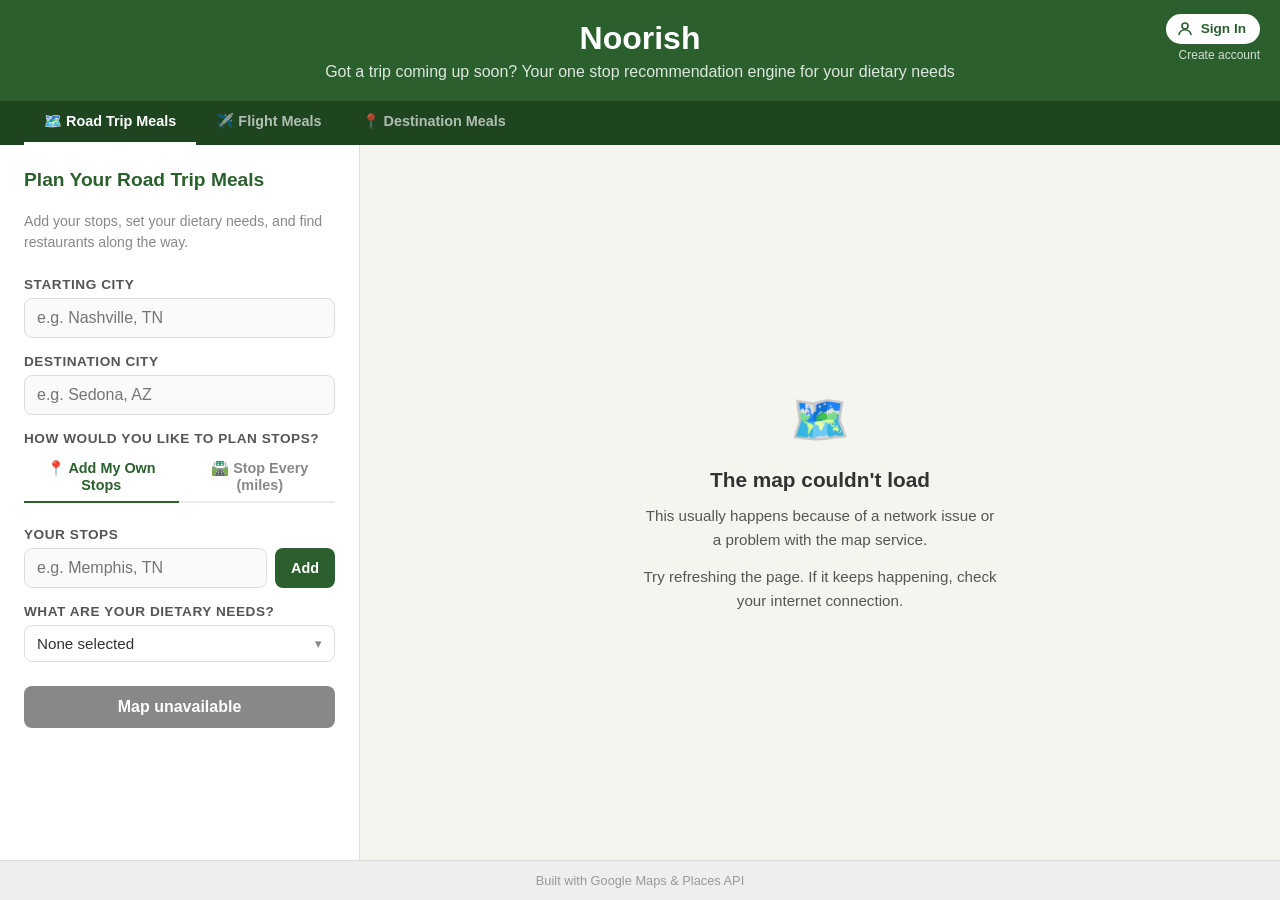
==== commit 81a84b88: "added database through google to save user preferences and added option for users to save search res" ====
--- a/index.html
+++ b/index.html
@@ -30,8 +30,11 @@
         <button id="auth-menu-btn" class="auth-hamburger">
           <svg xmlns="http://www.w3.org/2000/svg" width="20" height="20" viewBox="0 0 24 24" fill="none" stroke="currentColor" stroke-width="2.2"><line x1="3" y1="6" x2="21" y2="6"/><line x1="3" y1="12" x2="21" y2="12"/><line x1="3" y1="18" x2="21" y2="18"/></svg>
         </button>
+        <button id="my-trips-nav-btn" class="my-trips-nav-btn-header my-trips-open-btn hidden">My Trips</button>
         <div id="auth-user-menu" class="auth-user-menu hidden">
           <div id="auth-user-name" class="auth-user-menu-name"></div>
+          <hr class="auth-menu-divider" />
+          <button class="auth-menu-item-btn my-trips-open-btn">My Trips</button>
           <hr class="auth-menu-divider" />
           <button id="auth-signout-btn" class="auth-signout-btn">Sign Out</button>
         </div>
@@ -53,6 +56,7 @@
           Continue with Google
         </button>
         <div class="auth-divider"><span>or</span></div>
+        <div id="auth-signin-info" class="auth-info hidden"></div>
         <input id="auth-signin-email"    class="auth-input" type="email"    placeholder="Email" />
         <input id="auth-signin-password" class="auth-input" type="password" placeholder="Password" />
         <div id="auth-error-signin" class="auth-error hidden"></div>
@@ -250,6 +254,8 @@
     <!-- app.js must load BEFORE the Maps API so initMap() is defined in time -->
     <script src="app.js"></script>
     <script type="module" src="auth.js"></script>
+    <script type="module" src="preferences.js"></script>
+    <script type="module" src="trips.js"></script>
 
     <!-- Google Maps API — loads the map, places search, and geometry tools.
          "callback=initMap" tells Google to call our initMap() function
@@ -261,5 +267,15 @@
       onerror="showMapError()"
     ></script>
 
+    <!-- My Trips slide-in panel -->
+    <div id="trips-overlay" class="trips-overlay hidden"></div>
+    <div id="trips-panel" class="trips-panel hidden">
+      <div class="trips-panel-header">
+        <h2 class="trips-panel-title">My Trips</h2>
+        <button id="trips-panel-close" class="trips-panel-close">✕</button>
+      </div>
+      <div id="trips-panel-body" class="trips-panel-body"></div>
+    </div>
+
   </body>
 </html>
--- a/style.css
+++ b/style.css
@@ -1909,3 +1909,266 @@
 
 .auth-link-btn:hover { text-decoration: underline; }
 }
+
+
+/* =============================================
+   MY TRIPS BUTTON — header & hamburger menu
+   ============================================= */
+
+/* "My Trips" button — sits below the hamburger inside the auth widget */
+.my-trips-nav-btn-header {
+  background:    white;
+  border:        none;
+  border-radius: 6px;
+  color:         #2c5f2e;
+  font-size:     0.9rem;
+  font-weight:   600;
+  cursor:        pointer;
+  padding:       5px 10px;
+  text-align:    center;
+  letter-spacing: 0.02em;
+}
+
+.my-trips-nav-btn-header:hover { background: #e8f2e8; }
+
+/* "My Trips" item inside the hamburger dropdown */
+.auth-menu-item-btn {
+  width:         100%;
+  background:    none;
+  border:        none;
+  text-align:    left;
+  font-size:     0.85rem;
+  color:         #2c5f2e;
+  font-weight:   600;
+  cursor:        pointer;
+  padding:       2px 0;
+}
+
+.auth-menu-item-btn:hover { text-decoration: underline; }
+
+/* Info banner shown in the sign-in modal (e.g. "Sign in to save restaurants") */
+.auth-info {
+  background:    #e8f2e8;
+  color:         #1e4420;
+  border:        1px solid #c3dac4;
+  border-radius: 6px;
+  padding:       8px 12px;
+  font-size:     0.82rem;
+  margin-bottom: 4px;
+}
+
+
+/* =============================================
+   PIN BUTTON — on each restaurant result card
+   ============================================= */
+
+.pin-btn {
+  position:      absolute;
+  top:           10px;
+  right:         10px;
+  background:    none;
+  border:        none;
+  cursor:        pointer;
+  color:         #aaa;
+  padding:       4px;
+  border-radius: 4px;
+  line-height:   1;
+  transition:    color 0.15s;
+}
+
+.pin-btn svg {
+  fill: none;
+  display: block;
+}
+
+.pin-btn:hover {
+  color: #2c5f2e;
+}
+
+/* Filled (pinned) state */
+.pin-btn--pinned {
+  color: #2c5f2e;
+}
+
+.pin-btn--pinned svg {
+  fill: #2c5f2e;
+}
+
+/* Make sure the card has position:relative so the pin button can anchor to it */
+.restaurant-option,
+.flight-restaurant-item {
+  position: relative;
+}
+
+
+/* =============================================
+   MY TRIPS PANEL — slide-in from the right
+   ============================================= */
+
+/* Dimmed overlay behind the panel */
+.trips-overlay {
+  position:   fixed;
+  inset:      0;
+  background: rgba(0, 0, 0, 0.35);
+  z-index:    900;
+}
+
+/* The panel itself */
+.trips-panel {
+  position:      fixed;
+  top:           0;
+  right:         0;
+  width:         360px;
+  max-width:     100vw;
+  height:        100vh;
+  background:    white;
+  z-index:       950;
+  display:       flex;
+  flex-direction: column;
+  box-shadow:    -4px 0 24px rgba(0,0,0,0.14);
+}
+
+/* Header row: "My Trips" title + close button */
+.trips-panel-header {
+  display:         flex;
+  align-items:     center;
+  justify-content: space-between;
+  padding:         18px 20px 14px;
+  border-bottom:   1px solid #eee;
+  flex-shrink:     0;
+}
+
+.trips-panel-title {
+  font-size:   1.1rem;
+  font-weight: 700;
+  color:       #1e4420;
+}
+
+.trips-panel-close {
+  background:    none;
+  border:        none;
+  font-size:     1.1rem;
+  cursor:        pointer;
+  color:         #888;
+  padding:       4px 6px;
+  border-radius: 4px;
+  line-height:   1;
+}
+
+.trips-panel-close:hover { color: #333; background: #f4f4f4; }
+
+/* Scrollable body */
+.trips-panel-body {
+  flex:       1;
+  overflow-y: auto;
+  padding:    16px 20px 24px;
+}
+
+/* Empty state message */
+.trips-empty {
+  font-size:   0.9rem;
+  color:       #888;
+  text-align:  center;
+  margin-top:  40px;
+  line-height: 1.6;
+}
+
+/* One trip block */
+.trips-trip {
+  margin-bottom: 24px;
+}
+
+/* Trip title row */
+.trips-title-row {
+  display:     flex;
+  align-items: center;
+  gap:         6px;
+  margin-bottom: 10px;
+}
+
+.trips-title {
+  font-size:   0.85rem;
+  font-weight: 700;
+  color:       #555;
+  text-transform: uppercase;
+  letter-spacing: 0.04em;
+  flex:        1;
+}
+
+.trips-edit-btn {
+  background:    none;
+  border:        none;
+  cursor:        pointer;
+  color:         #aaa;
+  padding:       2px;
+  border-radius: 3px;
+  line-height:   1;
+  flex-shrink:   0;
+}
+
+.trips-edit-btn:hover { color: #2c5f2e; }
+
+.trips-title-input {
+  flex:          1;
+  font-size:     0.85rem;
+  font-weight:   700;
+  color:         #333;
+  border:        1px solid #2c5f2e;
+  border-radius: 4px;
+  padding:       2px 6px;
+  outline:       none;
+}
+
+/* Individual saved restaurant card */
+.trips-restaurant-card {
+  background:    #f9f9f6;
+  border:        1px solid #e8e8e0;
+  border-radius: 8px;
+  padding:       12px 36px 12px 14px;
+  margin-bottom: 8px;
+  position:      relative;
+}
+
+.trips-restaurant-name {
+  font-size:   0.9rem;
+  font-weight: 600;
+  color:       #222;
+  margin-bottom: 3px;
+}
+
+.trips-restaurant-address {
+  font-size: 0.78rem;
+  color:     #888;
+  margin-bottom: 3px;
+}
+
+.trips-restaurant-meta {
+  font-size: 0.78rem;
+  color:     #e6a817;
+  margin-bottom: 4px;
+}
+
+.trips-restaurant-link {
+  font-size:       0.78rem;
+  color:           #2c5f2e;
+  text-decoration: none;
+}
+
+.trips-restaurant-link:hover { text-decoration: underline; }
+
+/* ✕ unpin button inside the saved card */
+.trips-unpin-btn {
+  position:      absolute;
+  top:           8px;
+  right:         8px;
+  background:    none;
+  border:        none;
+  cursor:        pointer;
+  color:         #bbb;
+  font-size:     0.85rem;
+  padding:       2px 4px;
+  border-radius: 3px;
+  line-height:   1;
+}
+
+.trips-unpin-btn:hover { color: #e04444; background: #fdf0f0; }
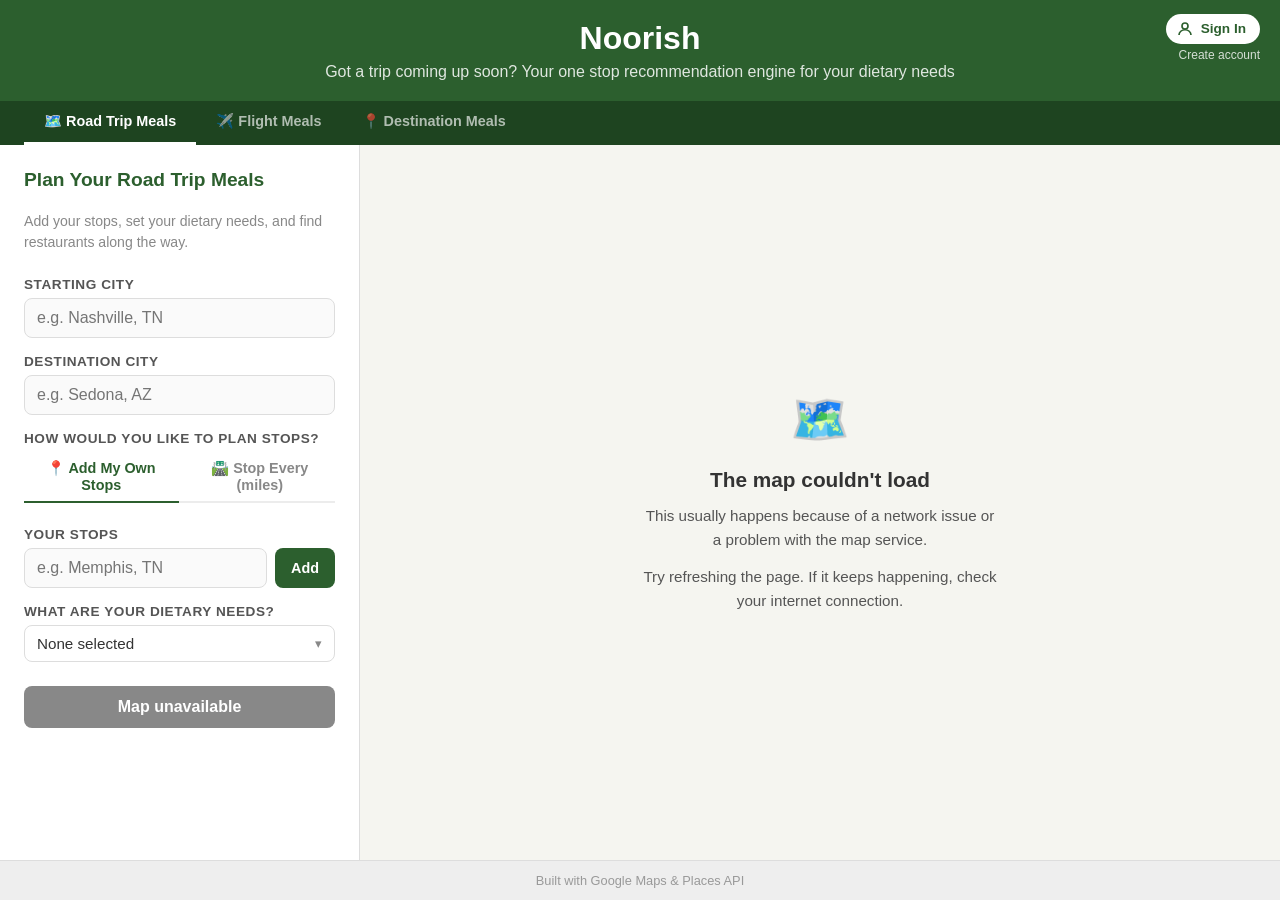
==== commit 00bc830a: "Add autocomplete improvements, trip UX enhancements, and user review features - Autocomplete for way" ====
--- a/index.html
+++ b/index.html
@@ -30,7 +30,7 @@
         <button id="auth-menu-btn" class="auth-hamburger">
           <svg xmlns="http://www.w3.org/2000/svg" width="20" height="20" viewBox="0 0 24 24" fill="none" stroke="currentColor" stroke-width="2.2"><line x1="3" y1="6" x2="21" y2="6"/><line x1="3" y1="12" x2="21" y2="12"/><line x1="3" y1="18" x2="21" y2="18"/></svg>
         </button>
-        <button id="my-trips-nav-btn" class="my-trips-nav-btn-header my-trips-open-btn hidden">My Trips</button>
+
         <div id="auth-user-menu" class="auth-user-menu hidden">
           <div id="auth-user-name" class="auth-user-menu-name"></div>
           <hr class="auth-menu-divider" />
--- a/style.css
+++ b/style.css
@@ -1084,8 +1084,18 @@
   min-width: 62px;
 }
 
-.layover-row .airport-input {
+.layover-input-wrap {
   flex: 1;
+  position: relative;
+}
+
+.layover-input-wrap .airport-input {
+  width: 100%;
+  box-sizing: border-box;
+}
+
+.layover-input-wrap .airport-dropdown {
+  right: 0;
 }
 
 .layover-remove-btn {
@@ -1915,22 +1925,6 @@
    MY TRIPS BUTTON — header & hamburger menu
    ============================================= */
 
-/* "My Trips" button — sits below the hamburger inside the auth widget */
-.my-trips-nav-btn-header {
-  background:    white;
-  border:        none;
-  border-radius: 6px;
-  color:         #2c5f2e;
-  font-size:     0.9rem;
-  font-weight:   600;
-  cursor:        pointer;
-  padding:       5px 10px;
-  text-align:    center;
-  letter-spacing: 0.02em;
-}
-
-.my-trips-nav-btn-header:hover { background: #e8f2e8; }
-
 /* "My Trips" item inside the hamburger dropdown */
 .auth-menu-item-btn {
   width:         100%;
@@ -2095,6 +2089,12 @@
   flex:        1;
 }
 
+.trips-title--link {
+  cursor: pointer;
+}
+
+.trips-title--link:hover { color: #2c5f2e; }
+
 .trips-edit-btn {
   background:    none;
   border:        none;
@@ -2107,6 +2107,31 @@
 }
 
 .trips-edit-btn:hover { color: #2c5f2e; }
+
+.trips-toggle-btn {
+  background:  none;
+  border:      none;
+  cursor:      pointer;
+  color:       #aaa;
+  padding:     2px;
+  line-height: 1;
+  flex-shrink: 0;
+}
+
+.trips-toggle-btn:hover { color: #2c5f2e; }
+
+.trips-chevron {
+  display:    block;
+  transition: transform 0.2s ease;
+}
+
+.trips-chevron--collapsed {
+  transform: rotate(-90deg);
+}
+
+.trips-cards--collapsed {
+  display: none;
+}
 
 .trips-title-input {
   flex:          1;
@@ -2172,3 +2197,122 @@
 }
 
 .trips-unpin-btn:hover { color: #e04444; background: #fdf0f0; }
+
+/* ── User star rating ─────────────────────────────────────────── */
+.trips-user-rating {
+  display:     flex;
+  align-items: center;
+  gap:         2px;
+  margin:      8px 0 4px;
+}
+
+.trips-star {
+  background:  none;
+  border:      none;
+  cursor:      pointer;
+  font-size:   1.15rem;
+  color:       #ddd;
+  padding:     0;
+  line-height: 1;
+  transition:  color 0.1s;
+}
+
+.trips-star--filled,
+.trips-star--hover {
+  color: #e6a817;
+}
+
+.trips-rating-label {
+  font-size:    0.7rem;
+  color:        #aaa;
+  margin-left:  6px;
+  white-space:  nowrap;
+}
+
+/* ── User review ──────────────────────────────────────────────── */
+.trips-review-display {
+  font-size:   0.78rem;
+  color:       #555;
+  font-style:  italic;
+  margin:      4px 0 2px;
+  line-height: 1.45;
+}
+
+.trips-review-toggle {
+  background:           none;
+  border:               none;
+  cursor:               pointer;
+  font-size:            0.75rem;
+  color:                #2c5f2e;
+  padding:              2px 0;
+  text-decoration:      underline;
+  text-underline-offset: 2px;
+  display:              block;
+  margin-top:           4px;
+}
+
+.trips-review-toggle:hover { color: #1a3d1b; }
+
+.trips-review-section { margin-top: 6px; }
+.trips-review-section.hidden { display: none; }
+
+.trips-review-textarea {
+  width:       100%;
+  box-sizing:  border-box;
+  font-size:   0.8rem;
+  font-family: inherit;
+  color:       #333;
+  border:      1px solid #ddd;
+  border-radius: 4px;
+  padding:     6px 8px;
+  resize:      vertical;
+}
+
+.trips-review-textarea:focus {
+  outline:      none;
+  border-color: #2c5f2e;
+}
+
+.trips-review-save-btn {
+  margin-top:    5px;
+  background:    #2c5f2e;
+  color:         white;
+  border:        none;
+  border-radius: 4px;
+  padding:       4px 14px;
+  font-size:     0.78rem;
+  cursor:        pointer;
+}
+
+.trips-review-save-btn:hover { background: #1a3d1b; }
+
+/* ── Dietary certification badges ─────────────────────────────── */
+.trips-cert-row {
+  display:   flex;
+  flex-wrap: wrap;
+  gap:       5px;
+  margin:    6px 0 2px;
+}
+
+.trips-cert-btn {
+  background:    white;
+  border:        1px solid #bbb;
+  border-radius: 20px;
+  color:         #666;
+  cursor:        pointer;
+  font-size:     0.72rem;
+  padding:       3px 10px;
+  transition:    background 0.15s, color 0.15s, border-color 0.15s;
+}
+
+.trips-cert-btn:hover {
+  border-color: #2c5f2e;
+  color:        #2c5f2e;
+}
+
+.trips-cert-btn--confirmed {
+  background:   #eaf4ea;
+  border-color: #2c5f2e;
+  color:        #2c5f2e;
+  font-weight:  600;
+}
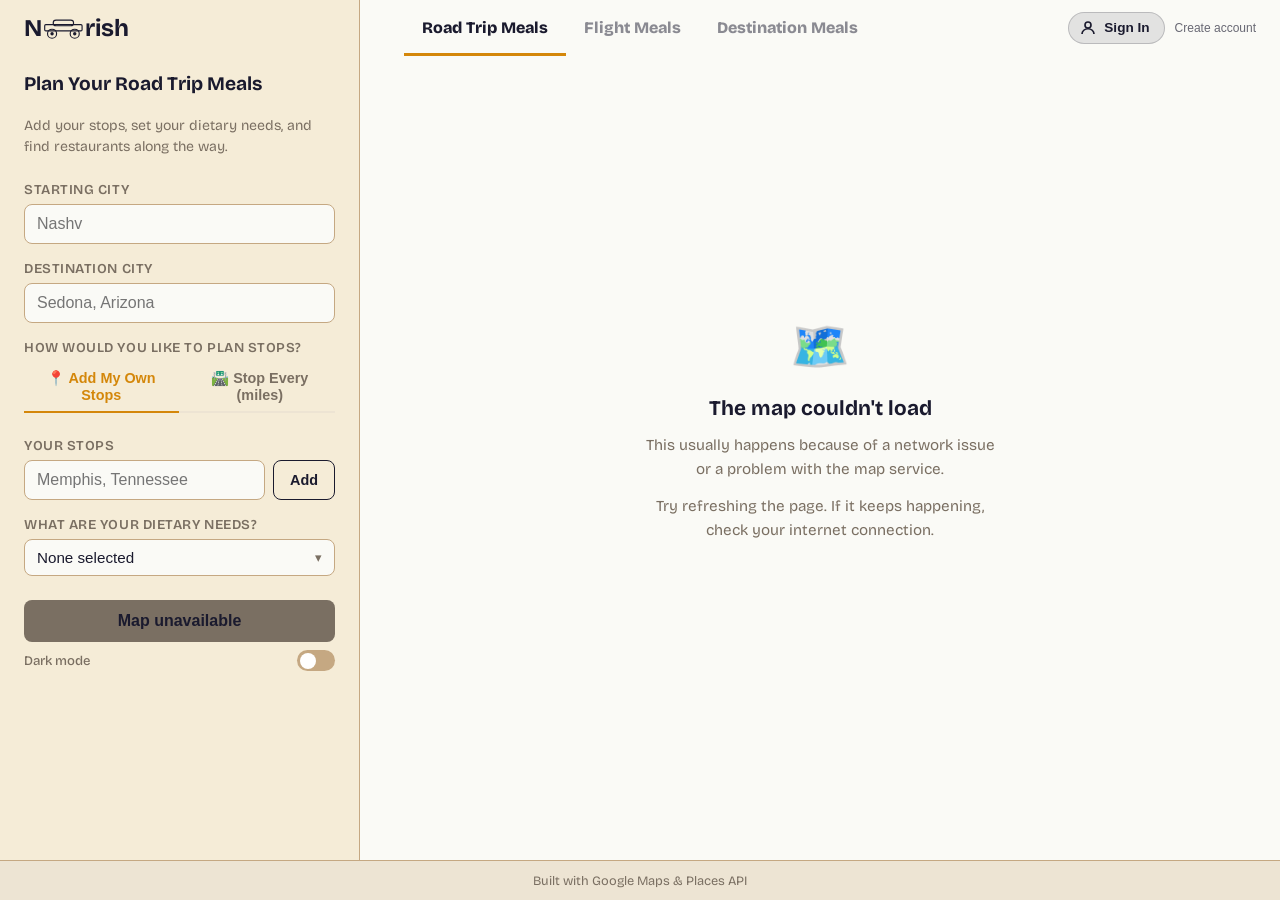
==== commit efc21c68: "Add dark mode, per-page logos, transparent nav, and UI polish - Introduced light/dark mode toggle (t" ====
--- a/index.html
+++ b/index.html
@@ -6,40 +6,64 @@
     <title>Road Trip Planner</title>
 
     <!-- This line loads our style.css file so the page looks good -->
+    <link rel="preconnect" href="https://fonts.googleapis.com" />
+    <link rel="preconnect" href="https://fonts.gstatic.com" crossorigin />
+    <link href="https://fonts.googleapis.com/css2?family=Bricolage+Grotesque:opsz,wght@12..96,300;12..96,400;12..96,500;12..96,600;12..96,700&display=swap" rel="stylesheet" />
     <link rel="stylesheet" href="style.css" />
   </head>
 
   <body>
 
-    <!-- HEADER: the top banner with the app name -->
-    <header>
-      <h1>Noorish</h1>
-      <p>Got a trip coming up soon? Your one stop recommendation engine for your dietary needs</p>
-
-      <!-- Signed-out state -->
-      <div id="auth-signed-out" class="auth-header-widget">
-        <button id="auth-btn" class="auth-header-signin">
-          <svg xmlns="http://www.w3.org/2000/svg" width="18" height="18" viewBox="0 0 24 24" fill="none" stroke="currentColor" stroke-width="2.2"><circle cx="12" cy="8" r="4"/><path d="M4 20c0-4 3.6-7 8-7s8 3 8 7"/></svg>
-          Sign In
-        </button>
-        <button id="auth-create-btn" class="auth-header-create">Create account</button>
-      </div>
-
-      <!-- Signed-in state -->
-      <div id="auth-signed-in" class="auth-header-widget hidden">
-        <button id="auth-menu-btn" class="auth-hamburger">
-          <svg xmlns="http://www.w3.org/2000/svg" width="20" height="20" viewBox="0 0 24 24" fill="none" stroke="currentColor" stroke-width="2.2"><line x1="3" y1="6" x2="21" y2="6"/><line x1="3" y1="12" x2="21" y2="12"/><line x1="3" y1="18" x2="21" y2="18"/></svg>
-        </button>
-
-        <div id="auth-user-menu" class="auth-user-menu hidden">
-          <div id="auth-user-name" class="auth-user-menu-name"></div>
-          <hr class="auth-menu-divider" />
-          <button class="auth-menu-item-btn my-trips-open-btn">My Trips</button>
-          <hr class="auth-menu-divider" />
-          <button id="auth-signout-btn" class="auth-signout-btn">Sign Out</button>
-        </div>
-      </div>
-    </header>
+    <nav class="app-nav">
+      <!-- Logo — far left -->
+      <div class="nav-brand">
+        <h1>N<svg class="logo-oo" viewBox="0 0 72 36" fill="none" xmlns="http://www.w3.org/2000/svg" aria-hidden="true">
+          <rect x="18" y="2" width="36" height="10" rx="5" stroke="currentColor" stroke-width="2"/>
+          <rect x="3" y="10" width="66" height="11" rx="2" stroke="currentColor" stroke-width="2"/>
+          <circle cx="16" cy="26" r="8" stroke="currentColor" stroke-width="2"/>
+          <circle cx="16" cy="26" r="3" fill="currentColor"/>
+          <circle cx="56" cy="26" r="8" stroke="currentColor" stroke-width="2"/>
+          <circle cx="56" cy="26" r="3" fill="currentColor"/>
+        </svg>rish</h1>
+      </div>
+
+      <!-- Tabs — centred -->
+      <div class="nav-tabs">
+        <a href="index.html" class="nav-tab nav-tab--active">Road Trip Meals</a>
+        <a href="flight-meals.html" class="nav-tab">Flight Meals</a>
+        <a href="destination-meals.html" class="nav-tab">Destination Meals</a>
+      </div>
+
+      <!-- Auth — far right -->
+      <div class="nav-auth">
+        <div id="auth-signed-out" class="auth-header-widget">
+          <button id="auth-btn" class="auth-header-signin">
+            <svg xmlns="http://www.w3.org/2000/svg" width="18" height="18" viewBox="0 0 24 24" fill="none" stroke="currentColor" stroke-width="2.2"><circle cx="12" cy="8" r="4"/><path d="M4 20c0-4 3.6-7 8-7s8 3 8 7"/></svg>
+            Sign In
+          </button>
+          <button id="auth-create-btn" class="auth-header-create">Create account</button>
+        </div>
+        <div id="auth-signed-in" class="auth-header-widget hidden">
+          <button id="auth-menu-btn" class="auth-hamburger">
+            <svg xmlns="http://www.w3.org/2000/svg" width="20" height="20" viewBox="0 0 24 24" fill="none" stroke="currentColor" stroke-width="2.2"><line x1="3" y1="6" x2="21" y2="6"/><line x1="3" y1="12" x2="21" y2="12"/><line x1="3" y1="18" x2="21" y2="18"/></svg>
+          </button>
+          <div id="auth-user-menu" class="auth-user-menu hidden">
+            <div id="auth-user-name" class="auth-user-menu-name"></div>
+            <hr class="auth-menu-divider" />
+            <button class="auth-menu-item-btn my-trips-open-btn">My Trips</button>
+            <hr class="auth-menu-divider" />
+            <div class="theme-toggle-row">
+              <span class="theme-toggle-label">Dark mode</span>
+              <button class="theme-toggle-btn" aria-label="Toggle dark mode" aria-pressed="false">
+                <span class="theme-toggle-thumb"></span>
+              </button>
+            </div>
+            <hr class="auth-menu-divider" />
+            <button id="auth-signout-btn" class="auth-signout-btn">Sign Out</button>
+          </div>
+        </div>
+      </div>
+    </nav>
 
     <!-- Auth modal overlay -->
     <div id="auth-overlay" class="auth-overlay hidden"></div>
@@ -100,13 +124,6 @@
       </div>
     </div>
 
-    <!-- NAV: tab bar linking to each section of the app -->
-    <nav class="app-nav">
-      <a href="index.html" class="nav-tab nav-tab--active">🗺️ Road Trip Meals</a>
-      <a href="flight-meals.html" class="nav-tab">✈️ Flight Meals</a>
-      <a href="destination-meals.html" class="nav-tab">📍 Destination Meals</a>
-    </nav>
-
     <!-- MAIN CONTENT: split into left panel (form) and right panel (map) -->
     <main>
 
@@ -125,7 +142,7 @@
             <input
               type="text"
               id="start"
-              placeholder="e.g. Nashville, TN"
+              placeholder="Nashville, Tennessee"
             />
           </div>
 
@@ -135,7 +152,7 @@
             <input
               type="text"
               id="end"
-              placeholder="e.g. Sedona, AZ"
+              placeholder="Sedona, Arizona"
             />
           </div>
 
@@ -164,7 +181,7 @@
           <div class="form-group" id="waypoints-section">
             <label>Your stops</label>
             <div class="waypoint-input-row">
-              <input type="text" id="waypoint-city-input" placeholder="e.g. Memphis, TN" />
+              <input type="text" id="waypoint-city-input" placeholder="Memphis, Tennessee" />
               <button type="button" id="add-waypoint-btn">Add</button>
             </div>
             <ul id="waypoints-list"></ul>
@@ -200,6 +217,13 @@
           <!-- The big button that kicks everything off -->
           <button type="button" id="search-btn">Find Meal Options</button>
 
+          <div class="theme-toggle-row">
+            <span class="theme-toggle-label">Dark mode</span>
+            <button class="theme-toggle-btn" aria-label="Toggle dark mode" aria-pressed="false">
+              <span class="theme-toggle-thumb"></span>
+            </button>
+          </div>
+
         </form>
 
         <!-- RESULTS: this section is hidden until the user searches -->
@@ -218,7 +242,7 @@
               <input
                 type="text"
                 id="custom-city"
-                placeholder="e.g. Joplin, MO"
+                placeholder="Joplin, Missouri"
               />
               <button type="button" id="add-stop-btn">Add Stop</button>
             </div>
@@ -252,6 +276,7 @@
     <!-- This line loads our app.js file — it goes at the BOTTOM so the page
          loads first before JavaScript runs -->
     <!-- app.js must load BEFORE the Maps API so initMap() is defined in time -->
+    <script src="theme.js"></script>
     <script src="app.js"></script>
     <script type="module" src="auth.js"></script>
     <script type="module" src="preferences.js"></script>
--- a/style.css
+++ b/style.css
@@ -1,3 +1,99 @@
+/* =============================================
+   DESIGN TOKENS — The Connoisseur brand system
+   All colors, surfaces, and borders must use
+   these custom properties. No ad hoc hex codes.
+   ============================================= */
+
+:root {
+  /* Core palette */
+  --color-ink:        #1A1A2E;
+  --color-saffron:    #D4870A;
+  --color-parchment:  #F5ECD7;
+  --color-terracotta: #C8705A;
+  --color-verdigris:  #2E5D4B;
+
+  /* Functional / UI tones */
+  --color-ink-soft:   #2E2E42;
+  --color-ink-mid:    #35355A; /* lighter ink — used for header */
+  --color-sand:       #C5A882;
+  --color-linen:      #EDE4D3;
+  --color-offwhite:   #FAFAF6;
+  --color-muted:      #7A6F62;
+
+  /* Semantic surface aliases */
+  --bg-page:          var(--color-offwhite);
+  --bg-surface:       var(--color-parchment);
+  --bg-surface-alt:   var(--color-linen);
+  --bg-inverse:       var(--color-ink);
+
+  /* Semantic text aliases */
+  --text-primary:     var(--color-ink);
+  --text-secondary:   var(--color-muted);
+  --text-inverse:     var(--color-parchment);
+  --text-accent:      var(--color-saffron);
+
+  /* Border aliases */
+  --border-default:   var(--color-sand);
+  --border-subtle:    rgba(197, 168, 130, 0.35);
+
+  /* Action aliases */
+  --action-primary:       var(--color-saffron);
+  --action-primary-hover: #B8720A;
+  --action-secondary:     var(--color-terracotta);
+  --action-success:       var(--color-verdigris);
+}
+
+
+/* =============================================
+   DARK MODE — override surface and text tokens
+   Activated by [data-theme="dark"] on <html>
+   ============================================= */
+
+[data-theme="dark"] {
+  --bg-page:          #0F0F1A;
+  --bg-surface:       #1A1A2E;
+  --bg-surface-alt:   #25253D;
+  --bg-inverse:       var(--color-parchment);
+  --text-primary:     var(--color-parchment);
+  --text-secondary:   rgba(245, 236, 215, 0.55);
+  --text-inverse:     var(--color-ink);
+  --border-default:   rgba(245, 236, 215, 0.15);
+  --border-subtle:    rgba(245, 236, 215, 0.07);
+  --color-offwhite:   #1A1A2E;
+  --color-linen:      #25253D;
+  --color-muted:      rgba(245, 236, 215, 0.5);
+  --action-primary-hover: #E09520;
+}
+
+/* Nav in dark mode — transparent bg already works since page is dark,
+   text should be parchment by default */
+[data-theme="dark"] .nav-brand h1                { color: #1A1A2E; }
+[data-theme="dark"] .nav-tab                     { color: rgba(26, 26, 46, 0.5); }
+[data-theme="dark"] .nav-tab:hover               { color: #1A1A2E; }
+[data-theme="dark"] .nav-tab--active             { color: #1A1A2E; }
+[data-theme="dark"] .app-nav:hover               { background: #1A1A2E; }
+[data-theme="dark"] .app-nav:hover .nav-tab      { color: rgba(245, 236, 215, 0.55); }
+[data-theme="dark"] .app-nav:hover .nav-tab:hover,
+[data-theme="dark"] .app-nav:hover .nav-tab--active { color: var(--color-parchment); }
+[data-theme="dark"] .app-nav:hover .nav-brand h1 { color: var(--color-parchment); }
+[data-theme="dark"] .auth-header-signin {
+  background:   rgba(26, 26, 46, 0.08);
+  color:        #1A1A2E;
+  border-color: rgba(26, 26, 46, 0.2);
+}
+[data-theme="dark"] .auth-hamburger   { color: #1A1A2E; }
+[data-theme="dark"] .auth-header-create { color: rgba(26, 26, 46, 0.6); }
+
+/* Results header — keep parchment background + dark ink text in dark mode */
+[data-theme="dark"] .flight-results-header {
+  background: var(--color-parchment);
+  border-bottom-color: rgba(26, 26, 46, 0.15);
+}
+[data-theme="dark"] .flight-route-summary { color: #1A1A2E; }
+[data-theme="dark"] .flight-back-btn      { color: #1A1A2E; }
+[data-theme="dark"] .flight-back-btn:hover { color: #1A1A2E; opacity: 0.7; }
+
+
 /* =============================================
    GLOBAL STYLES
    These apply to the whole page
@@ -12,9 +108,9 @@
 }
 
 body {
-  font-family: -apple-system, BlinkMacSystemFont, "Segoe UI", sans-serif;
-  background-color: #f5f5f0;
-  color: #333;
+  font-family: "Bricolage Grotesque", -apple-system, BlinkMacSystemFont, "Segoe UI", sans-serif;
+  background-color: var(--bg-page);
+  color: var(--text-primary);
   height: 100vh;      /* lock to viewport — prevents the page from scrolling */
   overflow: hidden;   /* any scrolling happens inside the sidebar, not the page */
   display: flex;
@@ -23,52 +119,117 @@
 
 
 /* =============================================
-   NAV TABS
-   The tab bar that sits between the header and the page content.
+   NAV BAR — permanent top bar (replaces the old header)
+   Three-column grid: logo | tabs | auth
    ============================================= */
 
 .app-nav {
-  display: flex;
-  background: #1e4420; /* slightly darker than the header green */
+  display: grid;
+  grid-template-columns: 1fr auto 1fr;
+  align-items: center;
+  background: transparent;
   padding: 0 24px;
+  min-height: 56px;
+  position: absolute;
+  top: 0;
+  left: 0;
+  right: 0;
+  z-index: 50;
+  transition: background 0.2s;
+  pointer-events: none; /* clicks pass through to content beneath */
+}
+
+.app-nav:hover {
+  background: #1A1A2E;
+  pointer-events: all;
+}
+
+/* Re-enable clicks on all interactive nav elements */
+.nav-brand,
+.nav-tabs,
+.nav-tab,
+.nav-auth,
+.auth-header-widget,
+.auth-header-signin,
+.auth-header-create,
+.auth-hamburger {
+  pointer-events: all;
+}
+
+/* ── Logo (left column) ── */
+.nav-brand {
+  display: flex;
+  align-items: center;
+}
+
+.nav-brand h1 {
+  font-size: 1.5rem;
+  color: var(--color-ink);
+  margin: 0;
+  line-height: 1;
+  transition: color 0.2s;
+}
+
+.app-nav:hover .nav-brand h1 {
+  color: var(--color-parchment);
+}
+
+/* ── Tabs (centre column) ── */
+.nav-tabs {
+  display: flex;
+  align-items: center;
 }
 
 .nav-tab {
   display: inline-block;
-  padding: 12px 20px;
-  font-size: 0.9rem;
-  font-weight: 600;
-  color: rgba(255, 255, 255, 0.65);
+  padding: 0 18px;
+  height: 56px;
+  line-height: 56px;
+  font-size: 1rem;
+  font-weight: 800;
+  color: rgba(26, 26, 46, 0.5);
   text-decoration: none;
   border-bottom: 3px solid transparent;
   transition: color 0.15s, border-color 0.15s;
 }
 
 .nav-tab:hover {
-  color: rgba(255, 255, 255, 0.9);
-}
-
-/* The currently active tab gets a white underline and full opacity */
+  color: var(--color-ink);
+}
+
 .nav-tab--active {
-  color: white;
-  border-bottom-color: white;
-}
-
-
-/* =============================================
-   HEADER
-   ============================================= */
-
-header {
-  background-color: #2c5f2e; /* dark green */
-  color: white;
-  padding: 20px 30px;
-  text-align: center;
-}
-
-header h1 {
-  font-size: 2rem;
-  margin-bottom: 6px;
+  color: var(--color-ink);
+  border-bottom-color: var(--color-saffron);
+}
+
+.app-nav:hover .nav-tab {
+  color: rgba(245, 236, 215, 0.55);
+}
+
+.app-nav:hover .nav-tab:hover {
+  color: var(--color-parchment);
+}
+
+.app-nav:hover .nav-tab--active {
+  color: var(--color-parchment);
+}
+
+/* ── Auth (right column) ── */
+.nav-auth {
+  display: flex;
+  justify-content: flex-end;
+  align-items: center;
+  position: relative; /* anchor for the dropdown menu */
+}
+
+
+/* The "oo" slot in the Noorish wordmark — sized to match lowercase letters */
+.logo-oo {
+  height: 0.85em;
+  width: auto;
+  display: inline-block;
+  vertical-align: -0.15em;
+  margin: 0 0.05em;
 }
 
 header p {
@@ -96,16 +257,17 @@
 .sidebar {
   width: 360px;
   min-width: 300px;
-  background: white;
+  background: var(--bg-surface);
   padding: 24px;
+  padding-top: 72px; /* clear the floating nav bar */
   overflow-y: auto;   /* scroll if content is taller than screen */
-  border-right: 1px solid #ddd;
+  border-right: 1px solid var(--border-default);
 }
 
 .sidebar h2 {
   font-size: 1.2rem;
   margin-bottom: 20px;
-  color: #2c5f2e;
+  color: var(--text-primary);
 }
 
 
@@ -121,7 +283,7 @@
   display: block;
   font-size: 0.85rem;
   font-weight: 600;
-  color: #555;
+  color: var(--text-secondary);
   margin-bottom: 6px;
   text-transform: uppercase;
   letter-spacing: 0.04em;
@@ -131,18 +293,18 @@
 input[type="number"] {
   width: 100%;
   padding: 10px 12px;
-  border: 1.5px solid #ddd;
+  border: 1.5px solid var(--border-default);
   border-radius: 8px;
   font-size: 1rem;
-  background: #fafafa;
+  background: var(--bg-page);
   transition: border-color 0.2s;
 }
 
 input[type="text"]:focus,
 input[type="number"]:focus {
   outline: none;
-  border-color: #2c5f2e;
-  background: white;
+  border-color: var(--action-primary);
+  background: var(--color-offwhite);
 }
 
 /* ── Dietary preference dropdown ── */
@@ -158,11 +320,11 @@
   justify-content: space-between;
   align-items: center;
   padding: 9px 12px;
-  background: white;
-  border: 1.5px solid #ddd;
+  background: var(--color-offwhite);
+  border: 1.5px solid var(--border-default);
   border-radius: 8px;
   font-size: 0.95rem;
-  color: #333;
+  color: var(--text-primary);
   cursor: pointer;
   text-align: left;
   transition: border-color 0.2s;
@@ -170,14 +332,14 @@
 
 .diet-toggle:hover,
 .diet-toggle:focus {
-  border-color: #2c5f2e;
+  border-color: var(--action-primary);
   outline: none;
 }
 
 /* Arrow icon rotates when open */
 .diet-toggle-arrow {
   font-size: 0.8rem;
-  color: #888;
+  color: var(--color-muted);
   transition: transform 0.2s;
   flex-shrink: 0;
 }
@@ -188,7 +350,7 @@
 
 /* Merge toggle bottom border with list top border when open */
 .diet-dropdown.open .diet-toggle {
-  border-color: #2c5f2e;
+  border-color: var(--action-primary);
   border-bottom-left-radius: 0;
   border-bottom-right-radius: 0;
 }
@@ -196,10 +358,10 @@
 /* Checkbox list — hidden until dropdown is opened */
 .diet-options-list {
   display: none;
-  border: 1.5px solid #2c5f2e;
+  border: 1.5px solid var(--action-primary);
   border-top: none;
   border-radius: 0 0 8px 8px;
-  background: white;
+  background: var(--color-offwhite);
   padding: 4px 0;
   max-height: 220px;
   overflow-y: auto;
@@ -216,19 +378,19 @@
   gap: 10px;
   padding: 8px 12px;
   font-size: 0.95rem;
-  color: #333;
+  color: var(--text-primary);
   cursor: pointer;
   transition: background 0.1s;
 }
 
 .diet-option:hover {
-  background: #f3f7f3;
+  background: var(--bg-surface-alt);
 }
 
 .diet-option input[type="checkbox"] {
   width: 16px;
   height: 16px;
-  accent-color: #2c5f2e;
+  accent-color: var(--action-primary);
   cursor: pointer;
   flex-shrink: 0;
 }
@@ -238,7 +400,7 @@
 /* The two-button selector that switches between interval and custom mode */
 .mode-toggle {
   display: flex;
-  border: 1.5px solid #ddd;
+  border: 1.5px solid var(--border-default);
   border-radius: 8px;
   overflow: hidden;
 }
@@ -246,11 +408,11 @@
 .mode-btn {
   flex: 1;
   padding: 10px 12px;
-  background: white;
+  background: var(--color-offwhite);
   border: none;
   font-size: 0.88rem;
   font-weight: 600;
-  color: #888;
+  color: var(--color-muted);
   cursor: pointer;
   transition: background 0.15s, color 0.15s;
   text-align: center;
@@ -258,18 +420,18 @@
 
 /* Divider between the two buttons */
 .mode-btn:first-child {
-  border-right: 1.5px solid #ddd;
+  border-right: 1.5px solid var(--border-default);
 }
 
 /* The currently selected mode */
 .mode-btn--active {
-  background: #2c5f2e;
-  color: white;
+  background: var(--action-primary);
+  color: var(--color-ink);
 }
 
 .mode-btn:not(.mode-btn--active):hover {
-  background: #f3f7f3;
-  color: #333;
+  background: var(--bg-surface-alt);
+  color: var(--text-primary);
 }
 
 /* ── Custom waypoints input (shown in "Add My Own Stops" mode) ─────────────── */
@@ -282,19 +444,20 @@
 
 .waypoint-input-row button {
   padding: 9px 16px;
-  background: #2c5f2e;
-  color: white;
-  border: none;
+  background: transparent;
+  color: var(--color-ink);
+  border: 1px solid var(--color-ink);
   border-radius: 8px;
   font-size: 0.9rem;
   font-weight: 600;
   cursor: pointer;
   white-space: nowrap;
-  transition: background 0.2s;
+  transition: background 0.2s, color 0.2s;
 }
 
 .waypoint-input-row button:hover {
-  background: #1e4420;
+  background: var(--color-ink);
+  color: var(--color-parchment);
 }
 
 /* The list of cities the user has added */
@@ -307,11 +470,11 @@
   justify-content: space-between;
   align-items: center;
   padding: 8px 10px;
-  background: #f3f7f3;
+  background: var(--bg-surface-alt);
   border-radius: 6px;
   margin-bottom: 6px;
   font-size: 0.9rem;
-  color: #333;
+  color: var(--text-primary);
 }
 
 /* ── Suggested layover airports ────────────────────────────────────────────── */
@@ -324,7 +487,7 @@
 .suggestions-label {
   font-size: 0.78rem;
   font-weight: 600;
-  color: #aaa;
+  color: var(--color-muted);
   text-transform: uppercase;
   letter-spacing: 0.05em;
   margin-bottom: 8px;
@@ -343,16 +506,16 @@
   align-items: center;
   gap: 6px;
   padding: 5px 10px;
-  background: white;
-  border: 1.5px solid #c4ddc4;
+  background: var(--color-offwhite);
+  border: 1.5px solid var(--border-default);
   border-radius: 20px;
   cursor: pointer;
   transition: background 0.15s, border-color 0.15s;
 }
 
 .suggestion-chip:hover:not(:disabled) {
-  background: #f3f7f3;
-  border-color: #2c5f2e;
+  background: var(--bg-surface-alt);
+  border-color: var(--action-primary);
 }
 
 .suggestion-chip:disabled {
@@ -360,25 +523,25 @@
   cursor: default;
 }
 
-/* Airport code — bold green */
+/* Airport code */
 .chip-code {
   font-size: 0.82rem;
   font-weight: 700;
-  color: #2c5f2e;
+  color: var(--action-success);
   letter-spacing: 0.04em;
 }
 
-/* City name — grey */
+/* City name */
 .chip-name {
   font-size: 0.78rem;
-  color: #777;
+  color: var(--text-secondary);
 }
 
 /* The × remove button on each waypoint */
 .waypoint-remove-btn {
   background: none;
   border: none;
-  color: #aaa;
+  color: var(--color-muted);
   font-size: 1.1rem;
   line-height: 1;
   padding: 0 2px;
@@ -393,8 +556,8 @@
   width: 100%;
   padding: 12px;
   margin-top: 8px;
-  background-color: #2c5f2e;
-  color: white;
+  background-color: var(--action-primary);
+  color: var(--color-ink);
   border: none;
   border-radius: 8px;
   font-size: 1rem;
@@ -404,12 +567,12 @@
 }
 
 button#search-btn:hover {
-  background-color: #1e4420;
+  background-color: var(--action-primary-hover);
 }
 
 /* Show a "loading" cursor while the app is working */
 button#search-btn:disabled {
-  background-color: #888;
+  background-color: var(--color-muted);
   cursor: wait;
 }
 
@@ -425,7 +588,7 @@
 #results h2 {
   font-size: 1.1rem;
   margin-bottom: 14px;
-  color: #2c5f2e;
+  color: var(--text-primary);
 }
 
 #stops-list {
@@ -434,8 +597,8 @@
 
 /* Each individual stop card */
 .stop-card {
-  background: #f9f9f6;
-  border: 1px solid #e0e0d8;
+  background: var(--bg-surface-alt);
+  border: 1px solid var(--border-default);
   border-radius: 10px;
   padding: 14px;
   margin-bottom: 12px;
@@ -444,7 +607,7 @@
 .stop-card .stop-number {
   font-size: 1rem;
   font-weight: 700;
-  color: #2c5f2e;
+  color: var(--action-success);
   margin-bottom: 8px;
   display: flex;
   align-items: center;
@@ -455,8 +618,8 @@
 .stop-badge {
   font-size: 0.7rem;
   font-weight: 600;
-  color: #888;
-  background: #eee;
+  color: var(--color-muted);
+  background: var(--bg-surface-alt);
   border-radius: 4px;
   padding: 1px 5px;
   letter-spacing: 0.02em;
@@ -470,17 +633,17 @@
 
 .stop-card .restaurant-address {
   font-size: 0.85rem;
-  color: #666;
+  color: var(--text-secondary);
   margin-bottom: 6px;
 }
 
 .stop-card .restaurant-meta {
   font-size: 0.82rem;
-  color: #888;
+  color: var(--color-muted);
 }
 
 .stop-card .rating {
-  color: #f4a261;
+  color: var(--color-saffron);
   font-weight: 600;
 }
 
@@ -491,13 +654,13 @@
 
 /* Thin divider line between options */
 .restaurant-option--divider {
-  border-bottom: 1px solid #ececec;
+  border-bottom: 1px solid var(--color-linen);
   padding-bottom: 10px;
   margin-bottom: 2px;
 }
 
 .restaurant-option:hover {
-  background: #f3f7f3;
+  background: var(--bg-surface-alt);
   border-radius: 6px;
   padding-left: 6px;
   margin-left: -6px;
@@ -505,24 +668,24 @@
 
 /* Highlighted state when an option is clicked */
 .restaurant-option.selected {
-  background: #fef3ec;
+  background: var(--bg-surface-alt);
   border-radius: 6px;
   padding-left: 6px;
   margin-left: -6px;
 }
 
 .restaurant-option.selected .option-label {
-  color: #f4a261;
+  color: var(--color-saffron);
 }
 
 /* Distance from route shown inline next to the rating */
 .distance-from-route {
-  color: #888;
+  color: var(--color-muted);
 }
 
 /* Today's hours shown inline next to the rating */
 .today-hours {
-  color: #555;
+  color: var(--text-secondary);
 }
 
 /* "See all hours" expandable section */
@@ -532,7 +695,7 @@
 }
 
 .all-hours summary {
-  color: #2c5f2e;
+  color: var(--text-accent);
   cursor: pointer;
   font-weight: 600;
   font-size: 0.8rem;
@@ -548,7 +711,7 @@
   margin-top: 7px;
   font-size: 0.82rem;
   font-weight: 600;
-  color: #2c5f2e;
+  color: var(--text-accent);
   text-decoration: none;
 }
 
@@ -567,16 +730,16 @@
 }
 
 .maps-links-label {
-  color: #888;
+  color: var(--color-muted);
 }
 
 .maps-link {
   display: inline-block;
   padding: 2px 9px;
-  border: 1px solid #c4ddc4;
+  border: 1px solid var(--border-default);
   border-radius: 12px;
-  background: #f3f7f3;
-  color: #2c5f2e;
+  background: var(--bg-surface-alt);
+  color: var(--action-success);
   font-size: 0.78rem;
   font-weight: 600;
   text-decoration: none;
@@ -584,9 +747,9 @@
 }
 
 .maps-link:hover {
-  background: #2c5f2e;
-  color: white;
-  border-color: #2c5f2e;
+  background: var(--action-success);
+  color: var(--color-parchment);
+  border-color: var(--action-success);
 }
 
 /* "Order online" pill buttons — same layout as maps-links but styled red */
@@ -606,17 +769,17 @@
   list-style: none;
   margin-top: 6px;
   padding: 8px 10px;
-  background: #f3f7f3;
+  background: var(--bg-surface-alt);
   border-radius: 6px;
   line-height: 1.7;
-  color: #555;
+  color: var(--text-secondary);
 }
 
 /* Small "Option A / B / C" label */
 .option-label {
   font-size: 0.72rem;
   font-weight: 700;
-  color: #2c5f2e;
+  color: var(--action-success);
   text-transform: uppercase;
   letter-spacing: 0.06em;
   margin-bottom: 3px;
@@ -647,10 +810,10 @@
   align-items: center;
   justify-content: center;
   gap: 12px;
-  background: #f5f5f0;
+  background: var(--bg-page);
   text-align: center;
   padding: 40px;
-  color: #555;
+  color: var(--text-secondary);
 }
 
 .map-error-icon {
@@ -660,7 +823,7 @@
 
 #map-error h2 {
   font-size: 1.3rem;
-  color: #333;
+  color: var(--text-primary);
 }
 
 #map-error p {
@@ -672,7 +835,7 @@
 /* Small summary line above the stops list: "1,243 mile route · 8 stops" */
 .route-summary {
   font-size: 0.85rem;
-  color: #888;
+  color: var(--color-muted);
   margin-bottom: 14px;
 }
 
@@ -680,33 +843,34 @@
 .refresh-options-row {
   margin-top: 10px;
   padding-top: 10px;
-  border-top: 1px solid #ececec;
+  border-top: 1px solid var(--color-linen);
   text-align: center;
 }
 
 .refresh-options-btn {
   background: none;
   border: none;
-  color: #aaa;
+  color: var(--color-muted);
   font-size: 0.78rem;
   cursor: pointer;
   padding: 0;
 }
 
 .refresh-options-btn:hover {
-  color: #2c5f2e;
+  color: var(--text-accent);
   text-decoration: underline;
 }
 
 .refresh-options-btn:disabled {
-  color: #ccc;
+  color: var(--color-muted);
+  opacity: 0.5;
   cursor: default;
   text-decoration: none;
 }
 
 /* A stop card where no restaurant was found */
 .stop-card--empty .restaurant-name {
-  color: #aaa;
+  color: var(--color-muted);
 }
 
 /* Collapsible stop cards */
@@ -726,7 +890,7 @@
 .stop-toggle-arrow {
   margin-left: auto;
   font-size: 1rem;
-  color: #888;
+  color: var(--color-muted);
   transition: transform 0.2s ease;
 }
 
@@ -738,9 +902,9 @@
   display: inline-block;
   font-size: 0.75rem;
   font-weight: 600;
-  color: #5a5a5a;
-  background: #f4f4f4;
-  border: 1px solid #ddd;
+  color: var(--text-secondary);
+  background: var(--bg-surface-alt);
+  border: 1px solid var(--border-default);
   border-radius: 20px;
   padding: 2px 10px;
   margin-top: 4px;
@@ -763,7 +927,7 @@
 /* Show a loading spinner message */
 .loading-message {
   text-align: center;
-  color: #888;
+  color: var(--color-muted);
   padding: 20px 0;
   font-size: 0.95rem;
 }
@@ -787,19 +951,19 @@
 #custom-stop-section {
   margin-top: 24px;
   padding-top: 20px;
-  border-top: 1px solid #e0e0d8;
+  border-top: 1px solid var(--border-default);
 }
 
 #custom-stop-section h3 {
   font-size: 1rem;
   font-weight: 700;
-  color: #2c5f2e;
+  color: var(--text-primary);
   margin-bottom: 6px;
 }
 
 .custom-stop-hint {
   font-size: 0.82rem;
-  color: #888;
+  color: var(--color-muted);
   margin-bottom: 12px;
   line-height: 1.5;
 }
@@ -812,45 +976,48 @@
 .custom-stop-form input {
   flex: 1;
   padding: 9px 12px;
-  border: 1.5px solid #ddd;
+  border: 1.5px solid var(--border-default);
   border-radius: 8px;
   font-size: 0.95rem;
-  background: #fafafa;
+  background: var(--bg-page);
   transition: border-color 0.2s;
 }
 
 .custom-stop-form input:focus {
   outline: none;
-  border-color: #2c5f2e;
-  background: white;
+  border-color: var(--action-primary);
+  background: var(--color-offwhite);
 }
 
 .custom-stop-form button {
   padding: 9px 16px;
-  background: #2c5f2e;
-  color: white;
-  border: none;
+  background: transparent;
+  color: var(--color-ink);
+  border: 1px solid var(--color-ink);
   border-radius: 8px;
   font-size: 0.9rem;
   font-weight: 600;
   cursor: pointer;
   white-space: nowrap;
-  transition: background 0.2s;
+  transition: background 0.2s, color 0.2s;
 }
 
 .custom-stop-form button:hover {
-  background: #1e4420;
+  background: var(--color-ink);
+  color: var(--color-parchment);
 }
 
 .custom-stop-form button:disabled {
-  background: #888;
+  background: var(--color-muted);
+  color: var(--color-parchment);
+  border-color: var(--color-muted);
   cursor: wait;
 }
 
-/* "Custom" badge — teal instead of grey to distinguish from numbered stops */
+/* "Custom" badge */
 .stop-badge--custom {
-  background: #e0f0f0;
-  color: #2a7a7a;
+  background: var(--bg-surface-alt);
+  color: var(--action-success);
 }
 
 
@@ -877,10 +1044,11 @@
 .flight-form-column {
   width: 360px;
   min-width: 300px;
-  background: white;
+  background: var(--bg-surface);
   padding: 24px;
+  padding-top: 72px; /* clear the floating nav bar */
   overflow-y: auto;
-  border-right: 1px solid #ddd;
+  border-right: 1px solid var(--border-default);
 }
 
 /* Right column — preview map fills remaining space */
@@ -918,7 +1086,7 @@
   display: flex;
   gap: 6px;
   margin-bottom: 24px;
-  border-bottom: 2px solid #ececec;
+  border-bottom: 2px solid var(--color-linen);
   padding-bottom: 0;
 }
 
@@ -928,7 +1096,7 @@
   padding: 8px 16px;
   font-size: 0.9rem;
   font-weight: 600;
-  color: #888;
+  color: var(--color-muted);
   cursor: pointer;
   border-bottom: 2px solid transparent;
   margin-bottom: -2px; /* sits flush with the container border-bottom */
@@ -937,23 +1105,23 @@
 }
 
 .mode-tab:hover {
-  color: #444;
+  color: var(--text-primary);
 }
 
 .mode-tab--active {
-  color: #2c5f2e;
-  border-bottom-color: #2c5f2e;
+  color: var(--action-primary);
+  border-bottom-color: var(--action-primary);
 }
 
 .flight-card h2 {
   font-size: 1.3rem;
-  color: #2c5f2e;
+  color: var(--text-primary);
   margin-bottom: 6px;
 }
 
 .flight-card-hint {
   font-size: 0.88rem;
-  color: #888;
+  color: var(--color-muted);
   margin-bottom: 24px;
   line-height: 1.5;
 }
@@ -971,13 +1139,12 @@
   top: 100%;
   left: 0;
   right: 0;
-  background: white;
-  border: 1.5px solid #2c5f2e;
+  background: var(--color-offwhite);
+  border: 1.5px solid var(--action-primary);
   border-top: none;
   border-radius: 0 0 8px 8px;
   list-style: none;
   z-index: 200;
-  box-shadow: 0 6px 16px rgba(0, 0, 0, 0.1);
   overflow: hidden;
 }
 
@@ -988,7 +1155,7 @@
   gap: 2px;
   padding: 10px 12px;
   cursor: pointer;
-  border-bottom: 1px solid #f0f0f0;
+  border-bottom: 1px solid var(--color-linen);
 }
 
 .airport-dropdown-item:last-child {
@@ -996,21 +1163,21 @@
 }
 
 .airport-dropdown-item:hover {
-  background: #f3f7f3;
+  background: var(--bg-surface-alt);
 }
 
 /* The bold 3-letter code shown on the first line */
 .dropdown-code {
   font-size: 0.95rem;
   font-weight: 700;
-  color: #2c5f2e;
+  color: var(--action-success);
   letter-spacing: 0.06em;
 }
 
 /* "City · Full Airport Name" shown on the second line */
 .dropdown-info {
   font-size: 0.78rem;
-  color: #888;
+  color: var(--color-muted);
 }
 
 /* Departure and arrival inputs sit side by side with an arrow between them */
@@ -1028,7 +1195,7 @@
 
 .airport-arrow {
   font-size: 1.4rem;
-  color: #aaa;
+  color: var(--color-muted);
   padding-bottom: 10px;
   flex-shrink: 0;
 }
@@ -1037,27 +1204,27 @@
 .airport-input {
   width: 100%;
   padding: 10px 12px;
-  border: 1.5px solid #ddd;
+  border: 1.5px solid var(--border-default);
   border-radius: 8px;
   font-size: 1.1rem;
   font-weight: 700;
   letter-spacing: 0.08em;
   text-transform: uppercase;
-  background: #fafafa;
+  background: var(--bg-page);
   transition: border-color 0.2s;
 }
 
 .airport-input:focus {
   outline: none;
-  border-color: #2c5f2e;
-  background: white;
+  border-color: var(--action-primary);
+  background: var(--color-offwhite);
 }
 
 /* Small grey "(optional, up to 3)" note next to the Layovers label */
 .label-optional {
   font-weight: 400;
   font-size: 0.8rem;
-  color: #aaa;
+  color: var(--color-muted);
   text-transform: none;
   letter-spacing: 0;
 }
@@ -1079,7 +1246,7 @@
 .layover-label {
   font-size: 0.82rem;
   font-weight: 600;
-  color: #888;
+  color: var(--color-muted);
   white-space: nowrap;
   min-width: 62px;
 }
@@ -1101,7 +1268,7 @@
 .layover-remove-btn {
   background: none;
   border: none;
-  color: #bbb;
+  color: var(--color-muted);
   font-size: 1.2rem;
   line-height: 1;
   padding: 0 4px;
@@ -1117,7 +1284,7 @@
 .add-layover-btn {
   background: none;
   border: none;
-  color: #2c5f2e;
+  color: var(--text-accent);
   font-size: 0.88rem;
   font-weight: 600;
   padding: 0;
@@ -1134,8 +1301,8 @@
   width: 100%;
   padding: 12px;
   margin-top: 20px;
-  background-color: #2c5f2e;
-  color: white;
+  background-color: var(--action-primary);
+  color: var(--color-ink);
   border: none;
   border-radius: 8px;
   font-size: 1rem;
@@ -1146,7 +1313,7 @@
 
 #dest-search-btn:hover,
 #flight-search-btn:hover {
-  background-color: #1e4420;
+  background-color: var(--action-primary-hover);
 }
 
 /* ── Step 2: Results ───────────────────────────────────────────────────────── */
@@ -1154,7 +1321,7 @@
 /* "Filtered for: [Keto] [Gluten Free]" row that appears at the top of each card */
 .flight-filter-row {
   font-size: 0.8rem;
-  color: #888;
+  color: var(--color-muted);
   margin-bottom: 12px;
   display: flex;
   flex-wrap: wrap;
@@ -1162,16 +1329,16 @@
   gap: 6px;
 }
 
-/* Each selected dietary preference shown as a small green pill */
+/* Each selected dietary preference shown as a small pill */
 .diet-tag {
   display: inline-block;
-  background: #e8f2e8;
-  color: #2c5f2e;
+  background: var(--bg-surface-alt);
+  color: var(--action-success);
   font-size: 0.75rem;
   font-weight: 600;
   padding: 2px 8px;
   border-radius: 20px;
-  border: 1px solid #c4ddc4;
+  border: 1px solid var(--border-subtle);
 }
 
 .diet-mention-badge {
@@ -1193,7 +1360,7 @@
 
 /* Thin line between restaurant rows */
 .flight-restaurant-item--divider {
-  border-bottom: 1px solid #ececec;
+  border-bottom: 1px solid var(--color-linen);
   padding-bottom: 12px;
   margin-bottom: 2px;
 }
@@ -1210,13 +1377,13 @@
 .flight-restaurant-name {
   font-size: 0.97rem;
   font-weight: 600;
-  color: #222;
+  color: var(--text-primary);
 }
 
 .flight-restaurant-rating {
   font-size: 0.85rem;
   font-weight: 600;
-  color: #f4a261;
+  color: var(--color-saffron);
   white-space: nowrap;
   flex-shrink: 0;
 }
@@ -1224,7 +1391,7 @@
 /* Cuisine type shown in small grey text below the name */
 .flight-cuisine-type {
   font-size: 0.82rem;
-  color: #888;
+  color: var(--color-muted);
   margin-bottom: 5px;
 }
 
@@ -1238,11 +1405,11 @@
 }
 
 .flight-terminal {
-  color: #555;
+  color: var(--text-secondary);
 }
 
 .flight-gate {
-  color: #555;
+  color: var(--text-secondary);
 }
 
 /* Collapsible hours section */
@@ -1255,7 +1422,7 @@
   border: none;
   padding: 0;
   font-size: 0.82rem;
-  color: #3a7bd5;
+  color: var(--text-accent);
   cursor: pointer;
   display: flex;
   align-items: center;
@@ -1274,10 +1441,10 @@
   list-style: none;
   margin: 6px 0 0 0;
   padding: 8px 10px;
-  background: #f8f8f8;
+  background: var(--bg-surface-alt);
   border-radius: 6px;
   font-size: 0.80rem;
-  color: #555;
+  color: var(--text-secondary);
   line-height: 1.7;
 }
 
@@ -1288,7 +1455,7 @@
 /* Loading state shown while the API call is in progress */
 .flight-airport-loading {
   font-size: 0.88rem;
-  color: #888;
+  color: var(--color-muted);
   padding: 16px;
   text-align: center;
 }
@@ -1315,7 +1482,7 @@
   align-items: center;
   gap: 20px;
   padding: 14px 24px;
-  border-bottom: 1px solid #e5e7eb;
+  border-bottom: 1px solid var(--border-default);
   flex-shrink: 0;
 }
 
@@ -1333,7 +1500,7 @@
   min-width: 300px;
   display: flex;
   flex-direction: column;
-  border-right: 1px solid #e5e7eb;
+  border-right: 1px solid var(--border-default);
   overflow: hidden;
 }
 
@@ -1363,7 +1530,7 @@
 .flight-back-btn {
   background: none;
   border: none;
-  color: #2c5f2e;
+  color: var(--text-accent);
   font-size: 0.9rem;
   font-weight: 600;
   cursor: pointer;
@@ -1379,7 +1546,7 @@
 .flight-route-summary {
   font-size: 1rem;
   font-weight: 700;
-  color: #333;
+  color: var(--text-primary);
   letter-spacing: 0.04em;
 }
 
@@ -1396,10 +1563,10 @@
   padding: 8px 12px;
   font-size: 0.82rem;
   font-weight: 600;
-  border: 1.5px solid #d1d5db;
+  border: 1.5px solid var(--border-default);
   border-radius: 8px;
-  background: white;
-  color: #555;
+  background: var(--color-offwhite);
+  color: var(--text-secondary);
   cursor: pointer;
   transition: background 0.15s, color 0.15s, border-color 0.15s;
   white-space: nowrap;
@@ -1408,14 +1575,14 @@
 }
 
 .airport-filter-btn:hover {
-  border-color: #2c5f2e;
-  color: #2c5f2e;
+  border-color: var(--action-primary);
+  color: var(--action-primary);
 }
 
 .airport-filter-btn--active {
-  background: #2c5f2e;
-  border-color: #2c5f2e;
-  color: white;
+  background: var(--action-primary);
+  border-color: var(--action-primary);
+  color: var(--color-ink);
 }
 
 /* Small "Departure" / "Arrival" / "Layover" badge inside each airport card header */
@@ -1426,8 +1593,8 @@
   font-size: 0.7rem;
   font-weight: 600;
   border-radius: 20px;
-  background: #f0f4f0;
-  color: #2c5f2e;
+  background: var(--bg-surface-alt);
+  color: var(--action-success);
   vertical-align: middle;
   text-transform: uppercase;
   letter-spacing: 0.05em;
@@ -1435,8 +1602,8 @@
 
 /* One card per airport */
 .flight-airport-card {
-  background: white;
-  border: 1px solid #e0e0d8;
+  background: var(--bg-surface-alt);
+  border: 1px solid var(--border-default);
   border-radius: 12px;
   padding: 24px;
   margin-bottom: 16px;
@@ -1462,7 +1629,7 @@
 .flight-airport-toggle-arrow {
   margin-left: auto;
   font-size: 1rem;
-  color: #888;
+  color: var(--color-muted);
   transition: transform 0.2s ease;
 }
 
@@ -1474,9 +1641,9 @@
   display: inline-block;
   font-size: 0.75rem;
   font-weight: 600;
-  color: #5a5a5a;
-  background: #f4f4f4;
-  border: 1px solid #ddd;
+  color: var(--text-secondary);
+  background: var(--bg-surface-alt);
+  border: 1px solid var(--border-default);
   border-radius: 20px;
   padding: 2px 10px;
   margin-top: 4px;
@@ -1490,14 +1657,14 @@
 
 .add-airport-container {
   padding: 16px 0 8px;
-  border-top: 1px solid #e0e0d8;
+  border-top: 1px solid var(--border-default);
   margin-top: 8px;
 }
 
 .add-airport-toggle-btn {
   background: none;
   border: none;
-  color: #2c5f2e;
+  color: var(--text-accent);
   font-size: 0.9rem;
   font-weight: 600;
   cursor: pointer;
@@ -1518,7 +1685,7 @@
 .add-airport-input {
   flex: 1;
   padding: 8px 12px;
-  border: 1px solid #ccc;
+  border: 1px solid var(--border-default);
   border-radius: 6px;
   font-size: 0.9rem;
   text-transform: uppercase;
@@ -1526,34 +1693,36 @@
 
 .add-airport-search-btn {
   padding: 8px 16px;
-  background: #2c5f2e;
-  color: white;
-  border: none;
+  background: transparent;
+  color: var(--color-ink);
+  border: 1px solid var(--color-ink);
   border-radius: 6px;
   font-size: 0.9rem;
   font-weight: 600;
   cursor: pointer;
+  transition: background 0.2s, color 0.2s;
 }
 
 .add-airport-search-btn:hover {
-  background: #1e4420;
+  background: var(--color-ink);
+  color: var(--color-parchment);
 }
 
 .flight-airport-code {
   font-size: 1.3rem;
   font-weight: 700;
-  color: #2c5f2e;
+  color: var(--action-success);
   letter-spacing: 0.06em;
 }
 
 /* Placeholder text shown before data is wired up */
 .flight-airport-placeholder {
   font-size: 0.88rem;
-  color: #aaa;
+  color: var(--color-muted);
   padding: 16px;
-  background: #f9f9f6;
+  background: var(--bg-surface-alt);
   border-radius: 8px;
-  border: 1px dashed #ddd;
+  border: 1px dashed var(--border-default);
   text-align: center;
 }
 
@@ -1565,8 +1734,8 @@
 
 .flight-more-options-btn {
   background: none;
-  border: 1.5px solid #2c5f2e;
-  color: #2c5f2e;
+  border: 1.5px solid var(--color-ink);
+  color: var(--color-ink);
   font-size: 0.85rem;
   font-weight: 600;
   padding: 7px 18px;
@@ -1576,8 +1745,8 @@
 }
 
 .flight-more-options-btn:hover:not(:disabled) {
-  background: #2c5f2e;
-  color: white;
+  background: var(--color-ink);
+  color: var(--color-parchment);
 }
 
 .flight-more-options-btn:disabled {
@@ -1588,11 +1757,11 @@
 /* Shown when the user searches with no layovers added */
 .flight-no-layovers {
   font-size: 0.9rem;
-  color: #888;
+  color: var(--color-muted);
   text-align: center;
   padding: 40px 20px;
-  background: white;
-  border: 1px solid #e0e0d8;
+  background: var(--bg-surface-alt);
+  border: 1px solid var(--border-default);
   border-radius: 12px;
 }
 
@@ -1602,12 +1771,12 @@
    ============================================= */
 
 footer {
-  background: #eee;
+  background: var(--bg-surface-alt);
   text-align: center;
   padding: 12px;
   font-size: 0.8rem;
-  color: #999;
-  border-top: 1px solid #ddd;
+  color: var(--color-muted);
+  border-top: 1px solid var(--border-default);
 }
 
 
@@ -1623,7 +1792,7 @@
   .sidebar {
     width: 100%;
     border-right: none;
-    border-bottom: 1px solid #ddd;
+    border-bottom: 1px solid var(--border-default);
   }
 
   #map {
@@ -1637,7 +1806,7 @@
   .flight-form-column {
     width: 100%;
     border-right: none;
-    border-bottom: 1px solid #e0e0d8;
+    border-bottom: 1px solid var(--border-default);
   }
 
   .flight-preview-map-panel {
@@ -1657,20 +1826,12 @@
    AUTH — header button, modal, avatar
    ============================================= */
 
-/* Make the header relative so we can position the auth button inside it */
-header {
-  position: relative;
-}
-
-/* Widget container — positions both signed-out and signed-in states */
+/* Widget container — sits inside .nav-auth, flows naturally */
 .auth-header-widget {
-  position:        absolute;
-  top:             14px;
-  right:           20px;
   display:         flex;
-  flex-direction:  column;
-  align-items:     flex-end;
-  gap:             4px;
+  flex-direction:  row;
+  align-items:     center;
+  gap:             10px;
 }
 
 /* Sign In pill button (signed-out state) */
@@ -1678,85 +1839,155 @@
   display:         flex;
   align-items:     center;
   gap:             7px;
-  background:      white;
-  color:           #2c5f2e;
-  border:          none;
+  background:      rgba(26, 26, 46, 0.1);
+  color:           var(--color-ink);
+  border:          1px solid rgba(26, 26, 46, 0.2);
   border-radius:   20px;
   padding:         6px 14px 6px 10px;
   font-size:       0.85rem;
   font-weight:     600;
   cursor:          pointer;
   line-height:     1;
-}
-
-.auth-header-signin:hover { background: #e8f2e8; }
-
-/* "Create account" link beneath the Sign In button */
+  transition:      background 0.15s, color 0.15s, border-color 0.15s;
+}
+
+.auth-header-signin:hover {
+  background: rgba(26, 26, 46, 0.18);
+}
+
+.app-nav:hover .auth-header-signin {
+  background:   rgba(245, 236, 215, 0.15);
+  color:        var(--color-parchment);
+  border-color: rgba(245, 236, 215, 0.3);
+}
+
+.app-nav:hover .auth-header-signin:hover {
+  background: rgba(245, 236, 215, 0.25);
+}
+
+/* "Create account" link */
 .auth-header-create {
   background:  none;
   border:      none;
-  color:       rgba(255, 255, 255, 0.8);
+  color:       rgba(26, 26, 46, 0.65);
   font-size:   0.75rem;
   cursor:      pointer;
   padding:     0;
-}
-
-.auth-header-create:hover { color: white; text-decoration: underline; }
-
-/* Hamburger button (signed-in state) */
+  transition:  color 0.15s;
+}
+
+.auth-header-create:hover { color: var(--color-ink); text-decoration: underline; }
+
+.app-nav:hover .auth-header-create       { color: rgba(245, 236, 215, 0.75); }
+.app-nav:hover .auth-header-create:hover { color: var(--color-parchment); text-decoration: underline; }
+
+/* Hamburger — just three lines, no button chrome */
 .auth-hamburger {
-  display:         flex;
-  align-items:     center;
-  justify-content: center;
-  background:      white;
-  color:           #2c5f2e;
-  border:          none;
-  border-radius:   8px;
-  padding:         7px 9px;
-  cursor:          pointer;
-  line-height:     1;
-}
-
-.auth-hamburger:hover { background: #e8f2e8; }
+  display:    flex;
+  flex-direction: column;
+  gap:        5px;
+  background: none;
+  border:     none;
+  color:      var(--color-ink);
+  padding:    4px 2px;
+  cursor:     pointer;
+  transition: color 0.15s;
+}
+
+.auth-hamburger:hover { color: var(--color-ink); }
+
+.app-nav:hover .auth-hamburger       { color: var(--color-parchment); }
+.app-nav:hover .auth-hamburger:hover { color: var(--color-parchment); }
 
 /* Dropdown menu under hamburger */
 .auth-user-menu {
   position:      absolute;
   top:           44px;
   right:         0;
-  background:    white;
-  border:        1px solid #ddd;
+  background:    var(--color-offwhite);
+  border:        1px solid var(--border-default);
   border-radius: 10px;
   padding:       12px 16px;
   min-width:     190px;
-  box-shadow:    0 4px 16px rgba(0,0,0,0.12);
   z-index:       1000;
 }
 
 .auth-user-menu-name {
   font-size:  0.85rem;
-  color:      #555;
+  color:      var(--text-secondary);
   word-break: break-all;
 }
 
 .auth-menu-divider {
   border:     none;
-  border-top: 1px solid #eee;
+  border-top: 1px solid var(--color-linen);
   margin:     10px 0;
 }
 
 .auth-signout-btn {
   width:         100%;
-  background:    #f4f4f4;
-  border:        1px solid #ddd;
+  background:    var(--bg-surface-alt);
+  border:        1px solid var(--border-default);
   border-radius: 6px;
   padding:       7px 0;
   font-size:     0.85rem;
   cursor:        pointer;
-  color:         #333;
-}
-
-.auth-signout-btn:hover { background: #e8e8e8; }
+  color:         var(--text-primary);
+}
+
+.auth-signout-btn:hover { background: var(--color-linen); }
+
+
+/* =============================================
+   THEME TOGGLE — pill switch used in search
+   panels and user menu
+   ============================================= */
+
+.theme-toggle-row {
+  display:         flex;
+  align-items:     center;
+  justify-content: space-between;
+  padding:         8px 0;
+}
+
+.theme-toggle-label {
+  font-size:  0.82rem;
+  font-weight: 500;
+  color:      var(--text-secondary);
+}
+
+.theme-toggle-btn {
+  position:      relative;
+  width:         38px;
+  height:        21px;
+  background:    var(--border-default);
+  border:        none;
+  border-radius: 11px;
+  cursor:        pointer;
+  padding:       0;
+  flex-shrink:   0;
+  transition:    background 0.2s;
+}
+
+.theme-toggle-btn--on {
+  background: var(--color-saffron);
+}
+
+.theme-toggle-thumb {
+  position:      absolute;
+  top:           2.5px;
+  left:          2.5px;
+  width:         16px;
+  height:        16px;
+  background:    white;
+  border-radius: 50%;
+  transition:    transform 0.2s;
+  pointer-events: none;
+}
+
+.theme-toggle-btn--on .theme-toggle-thumb {
+  transform: translateX(17px);
+}
 
 /* Full-screen dimmed overlay behind the modal */
 .auth-overlay {
@@ -1772,13 +2003,13 @@
   top:           50%;
   left:          50%;
   transform:     translate(-50%, -50%);
-  background:    white;
+  background:    var(--color-offwhite);
+  border:        1px solid var(--border-default);
   border-radius: 14px;
   padding:       36px 32px 28px;
   width:         360px;
   max-width:     90vw;
   z-index:       1200;
-  box-shadow:    0 8px 32px rgba(0,0,0,0.18);
 }
 
 .auth-close-btn {
@@ -1788,24 +2019,24 @@
   background: none;
   border:     none;
   font-size:  1.1rem;
-  color:      #999;
+  color:      var(--color-muted);
   cursor:     pointer;
   line-height: 1;
 }
 
-.auth-close-btn:hover { color: #333; }
+.auth-close-btn:hover { color: var(--text-primary); }
 
 .auth-title {
   font-size:     1.3rem;
   font-weight:   700;
-  color:         #1a1a1a;
+  color:         var(--text-primary);
   margin-bottom: 20px;
   text-align:    center;
 }
 
 .auth-subtitle {
   font-size:     0.9rem;
-  color:         #666;
+  color:         var(--text-secondary);
   margin-bottom: 16px;
   text-align:    center;
 }
@@ -1818,8 +2049,8 @@
   gap:             10px;
   width:           100%;
   padding:         10px;
-  background:      white;
-  border:          1px solid #ddd;
+  background:      var(--color-offwhite);
+  border:          1px solid var(--border-default);
   border-radius:   8px;
   font-size:       0.9rem;
   font-weight:     500;
@@ -1827,7 +2058,7 @@
   margin-bottom:   16px;
 }
 
-.auth-google-btn:hover { background: #f8f8f8; }
+.auth-google-btn:hover { background: var(--bg-surface-alt); }
 
 .auth-google-btn img {
   width:  18px;
@@ -1840,7 +2071,7 @@
   align-items:    center;
   gap:            10px;
   margin-bottom:  16px;
-  color:          #bbb;
+  color:          var(--color-muted);
   font-size:      0.8rem;
 }
 
@@ -1849,7 +2080,7 @@
   content:    "";
   flex:       1;
   height:     1px;
-  background: #e8e8e8;
+  background: var(--color-linen);
 }
 
 /* Text inputs */
@@ -1857,15 +2088,16 @@
   display:       block;
   width:         100%;
   padding:       10px 12px;
-  border:        1px solid #ddd;
+  border:        1px solid var(--border-default);
   border-radius: 8px;
   font-size:     0.9rem;
   margin-bottom: 10px;
   box-sizing:    border-box;
   outline:       none;
-}
-
-.auth-input:focus { border-color: #2c5f2e; }
+  background:    var(--color-offwhite);
+}
+
+.auth-input:focus { border-color: var(--action-primary); }
 
 /* Error and success messages */
 .auth-error {
@@ -1876,7 +2108,7 @@
 
 .auth-success {
   font-size:     0.82rem;
-  color:         #2c5f2e;
+  color:         var(--action-success);
   margin-bottom: 10px;
 }
 
@@ -1884,8 +2116,8 @@
 .auth-submit-btn {
   width:         100%;
   padding:       11px;
-  background:    #2c5f2e;
-  color:         white;
+  background:    var(--action-primary);
+  color:         var(--color-ink);
   border:        none;
   border-radius: 8px;
   font-size:     0.95rem;
@@ -1894,7 +2126,7 @@
   margin-top:    4px;
 }
 
-.auth-submit-btn:hover { background: #234d24; }
+.auth-submit-btn:hover { background: var(--action-primary-hover); }
 
 /* Footer links (sign up / forgot password) */
 .auth-footer {
@@ -1904,13 +2136,13 @@
   gap:             8px;
   margin-top:      16px;
   font-size:       0.82rem;
-  color:           #999;
+  color:           var(--color-muted);
 }
 
 .auth-link-btn {
   background:  none;
   border:      none;
-  color:       #2c5f2e;
+  color:       var(--text-accent);
   font-size:   0.82rem;
   cursor:      pointer;
   padding:     0;
@@ -1932,7 +2164,7 @@
   border:        none;
   text-align:    left;
   font-size:     0.85rem;
-  color:         #2c5f2e;
+  color:         var(--text-accent);
   font-weight:   600;
   cursor:        pointer;
   padding:       2px 0;
@@ -1942,9 +2174,9 @@
 
 /* Info banner shown in the sign-in modal (e.g. "Sign in to save restaurants") */
 .auth-info {
-  background:    #e8f2e8;
-  color:         #1e4420;
-  border:        1px solid #c3dac4;
+  background:    var(--bg-surface-alt);
+  color:         var(--action-success);
+  border:        1px solid var(--border-subtle);
   border-radius: 6px;
   padding:       8px 12px;
   font-size:     0.82rem;
@@ -1963,7 +2195,7 @@
   background:    none;
   border:        none;
   cursor:        pointer;
-  color:         #aaa;
+  color:         var(--color-muted);
   padding:       4px;
   border-radius: 4px;
   line-height:   1;
@@ -1976,16 +2208,16 @@
 }
 
 .pin-btn:hover {
-  color: #2c5f2e;
+  color: var(--action-success);
 }
 
 /* Filled (pinned) state */
 .pin-btn--pinned {
-  color: #2c5f2e;
+  color: var(--action-success);
 }
 
 .pin-btn--pinned svg {
-  fill: #2c5f2e;
+  fill: var(--action-success);
 }
 
 /* Make sure the card has position:relative so the pin button can anchor to it */
@@ -2015,11 +2247,11 @@
   width:         360px;
   max-width:     100vw;
   height:        100vh;
-  background:    white;
+  background:    var(--color-offwhite);
+  border-left:   1px solid var(--border-default);
   z-index:       950;
   display:       flex;
   flex-direction: column;
-  box-shadow:    -4px 0 24px rgba(0,0,0,0.14);
 }
 
 /* Header row: "My Trips" title + close button */
@@ -2028,14 +2260,14 @@
   align-items:     center;
   justify-content: space-between;
   padding:         18px 20px 14px;
-  border-bottom:   1px solid #eee;
+  border-bottom:   1px solid var(--color-linen);
   flex-shrink:     0;
 }
 
 .trips-panel-title {
   font-size:   1.1rem;
   font-weight: 700;
-  color:       #1e4420;
+  color:       var(--text-primary);
 }
 
 .trips-panel-close {
@@ -2043,13 +2275,13 @@
   border:        none;
   font-size:     1.1rem;
   cursor:        pointer;
-  color:         #888;
+  color:         var(--color-muted);
   padding:       4px 6px;
   border-radius: 4px;
   line-height:   1;
 }
 
-.trips-panel-close:hover { color: #333; background: #f4f4f4; }
+.trips-panel-close:hover { color: var(--text-primary); background: var(--bg-surface-alt); }
 
 /* Scrollable body */
 .trips-panel-body {
@@ -2061,7 +2293,7 @@
 /* Empty state message */
 .trips-empty {
   font-size:   0.9rem;
-  color:       #888;
+  color:       var(--color-muted);
   text-align:  center;
   margin-top:  40px;
   line-height: 1.6;
@@ -2083,7 +2315,7 @@
 .trips-title {
   font-size:   0.85rem;
   font-weight: 700;
-  color:       #555;
+  color:       var(--text-secondary);
   text-transform: uppercase;
   letter-spacing: 0.04em;
   flex:        1;
@@ -2093,32 +2325,32 @@
   cursor: pointer;
 }
 
-.trips-title--link:hover { color: #2c5f2e; }
+.trips-title--link:hover { color: var(--text-accent); }
 
 .trips-edit-btn {
   background:    none;
   border:        none;
   cursor:        pointer;
-  color:         #aaa;
+  color:         var(--color-muted);
   padding:       2px;
   border-radius: 3px;
   line-height:   1;
   flex-shrink:   0;
 }
 
-.trips-edit-btn:hover { color: #2c5f2e; }
+.trips-edit-btn:hover { color: var(--text-accent); }
 
 .trips-toggle-btn {
   background:  none;
   border:      none;
   cursor:      pointer;
-  color:       #aaa;
+  color:       var(--color-muted);
   padding:     2px;
   line-height: 1;
   flex-shrink: 0;
 }
 
-.trips-toggle-btn:hover { color: #2c5f2e; }
+.trips-toggle-btn:hover { color: var(--text-accent); }
 
 .trips-chevron {
   display:    block;
@@ -2137,17 +2369,18 @@
   flex:          1;
   font-size:     0.85rem;
   font-weight:   700;
-  color:         #333;
-  border:        1px solid #2c5f2e;
+  color:         var(--text-primary);
+  border:        1px solid var(--action-primary);
   border-radius: 4px;
   padding:       2px 6px;
   outline:       none;
+  background:    var(--color-offwhite);
 }
 
 /* Individual saved restaurant card */
 .trips-restaurant-card {
-  background:    #f9f9f6;
-  border:        1px solid #e8e8e0;
+  background:    var(--bg-surface-alt);
+  border:        1px solid var(--border-default);
   border-radius: 8px;
   padding:       12px 36px 12px 14px;
   margin-bottom: 8px;
@@ -2157,25 +2390,25 @@
 .trips-restaurant-name {
   font-size:   0.9rem;
   font-weight: 600;
-  color:       #222;
+  color:       var(--text-primary);
   margin-bottom: 3px;
 }
 
 .trips-restaurant-address {
   font-size: 0.78rem;
-  color:     #888;
+  color:     var(--color-muted);
   margin-bottom: 3px;
 }
 
 .trips-restaurant-meta {
   font-size: 0.78rem;
-  color:     #e6a817;
+  color:     var(--color-saffron);
   margin-bottom: 4px;
 }
 
 .trips-restaurant-link {
   font-size:       0.78rem;
-  color:           #2c5f2e;
+  color:           var(--text-accent);
   text-decoration: none;
 }
 
@@ -2189,7 +2422,7 @@
   background:    none;
   border:        none;
   cursor:        pointer;
-  color:         #bbb;
+  color:         var(--color-muted);
   font-size:     0.85rem;
   padding:       2px 4px;
   border-radius: 3px;
@@ -2211,7 +2444,7 @@
   border:      none;
   cursor:      pointer;
   font-size:   1.15rem;
-  color:       #ddd;
+  color:       var(--color-linen);
   padding:     0;
   line-height: 1;
   transition:  color 0.1s;
@@ -2219,12 +2452,12 @@
 
 .trips-star--filled,
 .trips-star--hover {
-  color: #e6a817;
+  color: var(--color-saffron);
 }
 
 .trips-rating-label {
   font-size:    0.7rem;
-  color:        #aaa;
+  color:        var(--color-muted);
   margin-left:  6px;
   white-space:  nowrap;
 }
@@ -2232,7 +2465,7 @@
 /* ── User review ──────────────────────────────────────────────── */
 .trips-review-display {
   font-size:   0.78rem;
-  color:       #555;
+  color:       var(--text-secondary);
   font-style:  italic;
   margin:      4px 0 2px;
   line-height: 1.45;
@@ -2243,7 +2476,7 @@
   border:               none;
   cursor:               pointer;
   font-size:            0.75rem;
-  color:                #2c5f2e;
+  color:                var(--text-accent);
   padding:              2px 0;
   text-decoration:      underline;
   text-underline-offset: 2px;
@@ -2251,7 +2484,7 @@
   margin-top:           4px;
 }
 
-.trips-review-toggle:hover { color: #1a3d1b; }
+.trips-review-toggle:hover { color: var(--action-primary-hover); }
 
 .trips-review-section { margin-top: 6px; }
 .trips-review-section.hidden { display: none; }
@@ -2261,22 +2494,23 @@
   box-sizing:  border-box;
   font-size:   0.8rem;
   font-family: inherit;
-  color:       #333;
-  border:      1px solid #ddd;
+  color:       var(--text-primary);
+  border:      1px solid var(--border-default);
   border-radius: 4px;
   padding:     6px 8px;
   resize:      vertical;
+  background:  var(--color-offwhite);
 }
 
 .trips-review-textarea:focus {
   outline:      none;
-  border-color: #2c5f2e;
+  border-color: var(--action-primary);
 }
 
 .trips-review-save-btn {
   margin-top:    5px;
-  background:    #2c5f2e;
-  color:         white;
+  background:    var(--action-primary);
+  color:         var(--color-ink);
   border:        none;
   border-radius: 4px;
   padding:       4px 14px;
@@ -2284,7 +2518,7 @@
   cursor:        pointer;
 }
 
-.trips-review-save-btn:hover { background: #1a3d1b; }
+.trips-review-save-btn:hover { background: var(--action-primary-hover); }
 
 /* ── Dietary certification badges ─────────────────────────────── */
 .trips-cert-row {
@@ -2295,10 +2529,10 @@
 }
 
 .trips-cert-btn {
-  background:    white;
-  border:        1px solid #bbb;
+  background:    var(--color-offwhite);
+  border:        1px solid var(--border-default);
   border-radius: 20px;
-  color:         #666;
+  color:         var(--text-secondary);
   cursor:        pointer;
   font-size:     0.72rem;
   padding:       3px 10px;
@@ -2306,13 +2540,13 @@
 }
 
 .trips-cert-btn:hover {
-  border-color: #2c5f2e;
-  color:        #2c5f2e;
+  border-color: var(--action-primary);
+  color:        var(--action-primary);
 }
 
 .trips-cert-btn--confirmed {
-  background:   #eaf4ea;
-  border-color: #2c5f2e;
-  color:        #2c5f2e;
+  background:   var(--bg-surface-alt);
+  border-color: var(--action-success);
+  color:        var(--action-success);
   font-weight:  600;
 }
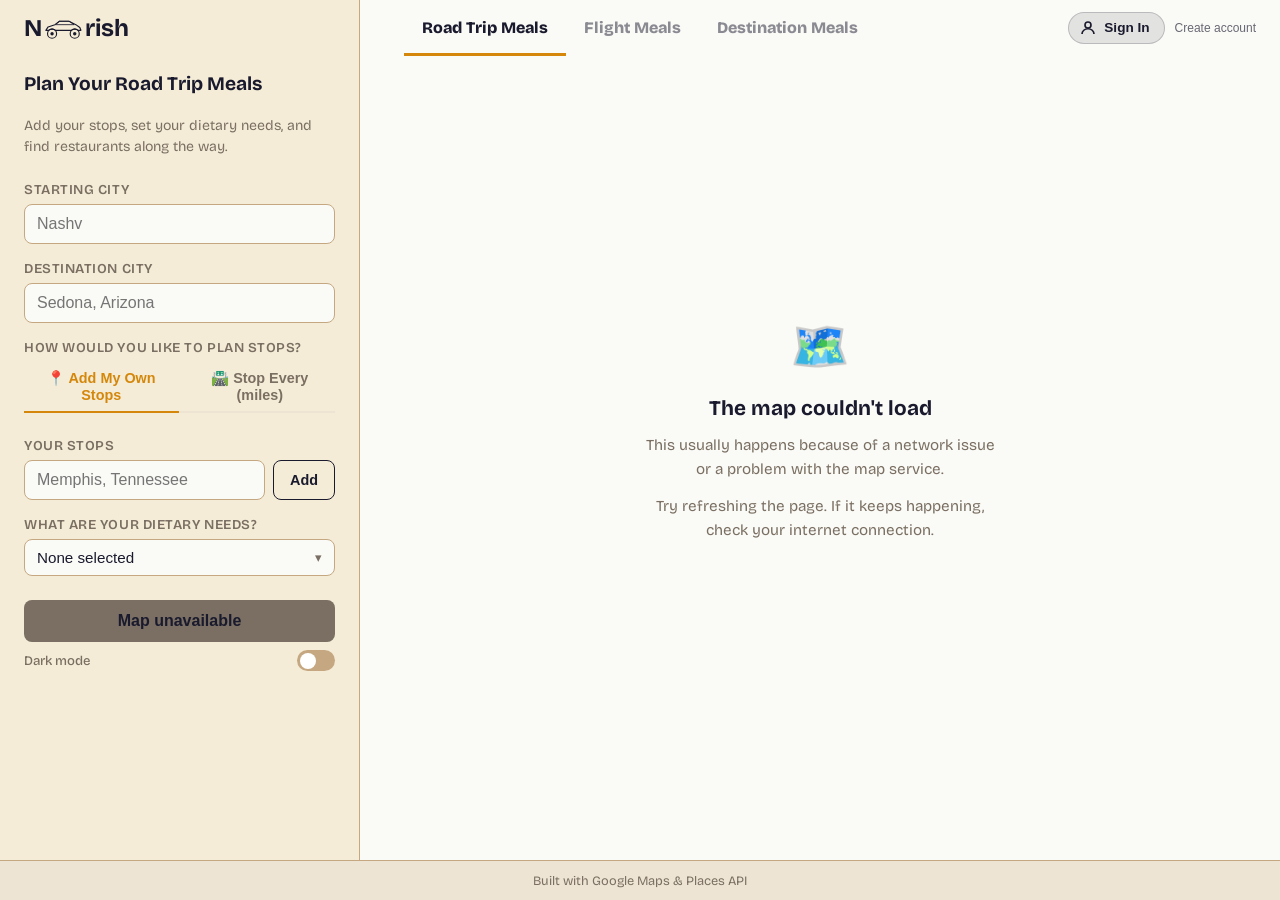
==== commit 5d0252ed: "Refine results UI and add logo fade on scroll - Moved back button to bottom of results panel on flig" ====
--- a/index.html
+++ b/index.html
@@ -18,8 +18,13 @@
       <!-- Logo — far left -->
       <div class="nav-brand">
         <h1>N<svg class="logo-oo" viewBox="0 0 72 36" fill="none" xmlns="http://www.w3.org/2000/svg" aria-hidden="true">
-          <rect x="18" y="2" width="36" height="10" rx="5" stroke="currentColor" stroke-width="2"/>
-          <rect x="3" y="10" width="66" height="11" rx="2" stroke="currentColor" stroke-width="2"/>
+          <!-- Sporty fastback body with wheel arch cutouts -->
+          <path d="M5,20 L9,14 L21,10 L29,4 L46,4 L58,10 L65,15 L67,20 L62,20 Q56,15 50,20 L22,20 Q16,15 10,20 Z"
+                stroke="currentColor" stroke-width="2" stroke-linejoin="round" fill="none"/>
+          <!-- Window greenhouse -->
+          <path d="M22,10 L29,4 L46,4 L55,10 Z"
+                stroke="currentColor" stroke-width="1.5" stroke-linejoin="round" fill="none"/>
+          <!-- Wheels (the "oo") -->
           <circle cx="16" cy="26" r="8" stroke="currentColor" stroke-width="2"/>
           <circle cx="16" cy="26" r="3" fill="currentColor"/>
           <circle cx="56" cy="26" r="8" stroke="currentColor" stroke-width="2"/>
--- a/style.css
+++ b/style.css
@@ -84,14 +84,6 @@
 [data-theme="dark"] .auth-hamburger   { color: #1A1A2E; }
 [data-theme="dark"] .auth-header-create { color: rgba(26, 26, 46, 0.6); }
 
-/* Results header — keep parchment background + dark ink text in dark mode */
-[data-theme="dark"] .flight-results-header {
-  background: var(--color-parchment);
-  border-bottom-color: rgba(26, 26, 46, 0.15);
-}
-[data-theme="dark"] .flight-route-summary { color: #1A1A2E; }
-[data-theme="dark"] .flight-back-btn      { color: #1A1A2E; }
-[data-theme="dark"] .flight-back-btn:hover { color: #1A1A2E; opacity: 0.7; }
 
 
 /* =============================================
@@ -1476,13 +1468,17 @@
   display: none;
 }
 
-/* Header bar: back button + route summary — sits above both columns */
+/* Route/city summary — lives at the top of the left panel */
 .flight-results-header {
-  display: flex;
-  align-items: center;
-  gap: 20px;
-  padding: 14px 24px;
+  padding: 16px 24px 14px;
   border-bottom: 1px solid var(--border-default);
+  flex-shrink: 0;
+}
+
+/* Back to search — pinned to the bottom of the left panel */
+.flight-results-footer {
+  padding: 16px 24px;
+  border-top: 1px solid var(--border-default);
   flex-shrink: 0;
 }
 
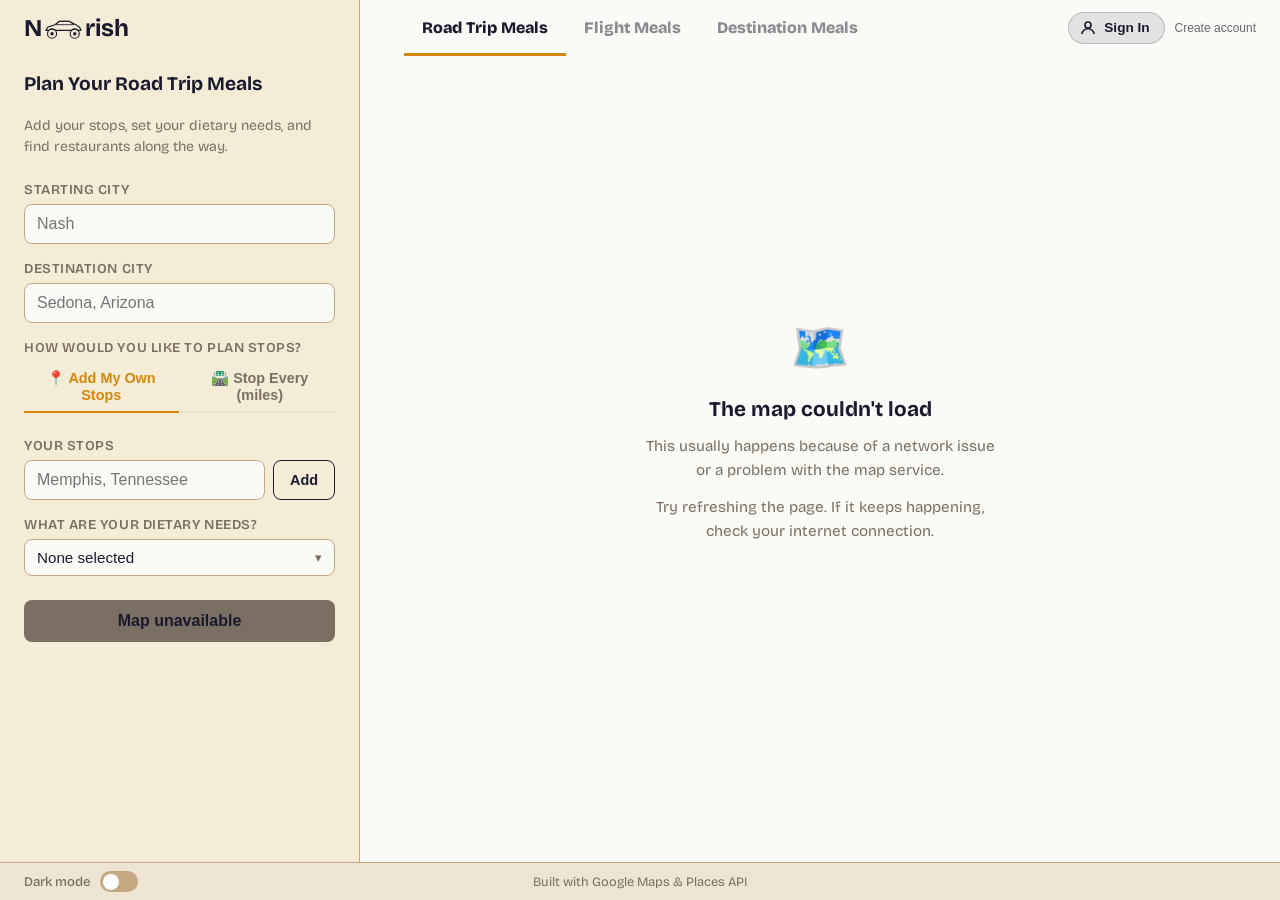
==== commit 6b7e6281: "Add Phase 4 search limits, dark mode polish, and UI improvements - Weekly search limits: guests get " ====
--- a/index.html
+++ b/index.html
@@ -34,9 +34,9 @@
 
       <!-- Tabs — centred -->
       <div class="nav-tabs">
-        <a href="index.html" class="nav-tab nav-tab--active">Road Trip Meals</a>
-        <a href="flight-meals.html" class="nav-tab">Flight Meals</a>
-        <a href="destination-meals.html" class="nav-tab">Destination Meals</a>
+        <a href="index.html" class="nav-tab nav-tab--active"><span class="nav-tab-text">Road Trip Meals</span></a>
+        <a href="flight-meals.html" class="nav-tab"><span class="nav-tab-text">Flight Meals</span></a>
+        <a href="destination-meals.html" class="nav-tab"><span class="nav-tab-text">Destination Meals</span></a>
       </div>
 
       <!-- Auth — far right -->
@@ -222,13 +222,6 @@
           <!-- The big button that kicks everything off -->
           <button type="button" id="search-btn">Find Meal Options</button>
 
-          <div class="theme-toggle-row">
-            <span class="theme-toggle-label">Dark mode</span>
-            <button class="theme-toggle-btn" aria-label="Toggle dark mode" aria-pressed="false">
-              <span class="theme-toggle-thumb"></span>
-            </button>
-          </div>
-
         </form>
 
         <!-- RESULTS: this section is hidden until the user searches -->
@@ -275,6 +268,12 @@
 
     <!-- FOOTER -->
     <footer>
+      <div class="footer-toggle">
+        <span class="theme-toggle-label">Dark mode</span>
+        <button class="theme-toggle-btn" aria-label="Toggle dark mode" aria-pressed="false">
+          <span class="theme-toggle-thumb"></span>
+        </button>
+      </div>
       <p>Built with Google Maps &amp; Places API</p>
     </footer>
 
@@ -286,6 +285,7 @@
     <script type="module" src="auth.js"></script>
     <script type="module" src="preferences.js"></script>
     <script type="module" src="trips.js"></script>
+    <script type="module" src="limits.js"></script>
 
     <!-- Google Maps API — loads the map, places search, and geometry tools.
          "callback=initMap" tells Google to call our initMap() function
--- a/style.css
+++ b/style.css
@@ -65,24 +65,38 @@
   --action-primary-hover: #E09520;
 }
 
+/* Input text in dark mode — typed text should be parchment, not default dark */
+[data-theme="dark"] input[type="text"],
+[data-theme="dark"] input[type="number"],
+[data-theme="dark"] input[type="email"],
+[data-theme="dark"] input[type="password"] {
+  color: var(--color-parchment);
+}
+
 /* Nav in dark mode — transparent bg already works since page is dark,
    text should be parchment by default */
-[data-theme="dark"] .nav-brand h1                { color: #1A1A2E; }
-[data-theme="dark"] .nav-tab                     { color: rgba(26, 26, 46, 0.5); }
-[data-theme="dark"] .nav-tab:hover               { color: #1A1A2E; }
-[data-theme="dark"] .nav-tab--active             { color: #1A1A2E; }
+
+/* Logo: always in the left column, always over the dark sidebar — use parchment */
+[data-theme="dark"] .app-nav:not(:hover) .nav-brand h1 { color: var(--color-parchment); }
+
+/* Tabs: dark ink by default (for when they sit over the map area).
+   JS adds .is-over-sidebar to each tab that physically overlaps the sidebar. */
+[data-theme="dark"] .app-nav:not(:hover) .nav-tab-text          { color: rgba(26, 26, 46, 0.5); }
+[data-theme="dark"] .app-nav:not(:hover) .nav-tab.is-over-sidebar .nav-tab-text { color: var(--color-parchment); }
+
+/* When nav IS hovered: dark background appears, switch to explicit parchment colors */
 [data-theme="dark"] .app-nav:hover               { background: #1A1A2E; }
-[data-theme="dark"] .app-nav:hover .nav-tab      { color: rgba(245, 236, 215, 0.55); }
-[data-theme="dark"] .app-nav:hover .nav-tab:hover,
-[data-theme="dark"] .app-nav:hover .nav-tab--active { color: var(--color-parchment); }
+[data-theme="dark"] .app-nav:hover .nav-tab-text { color: rgba(245, 236, 215, 0.55); }
+[data-theme="dark"] .app-nav:hover .nav-tab:hover .nav-tab-text,
+[data-theme="dark"] .app-nav:hover .nav-tab--active .nav-tab-text { color: var(--color-parchment); }
 [data-theme="dark"] .app-nav:hover .nav-brand h1 { color: var(--color-parchment); }
 [data-theme="dark"] .auth-header-signin {
   background:   rgba(26, 26, 46, 0.08);
-  color:        #1A1A2E;
-  border-color: rgba(26, 26, 46, 0.2);
-}
-[data-theme="dark"] .auth-hamburger   { color: #1A1A2E; }
-[data-theme="dark"] .auth-header-create { color: rgba(26, 26, 46, 0.6); }
+  color:        var(--color-parchment);
+  border-color: rgba(245, 236, 215, 0.2);
+}
+[data-theme="dark"] .auth-hamburger        { color: var(--color-parchment); }
+[data-theme="dark"] .auth-header-create    { color: rgba(245, 236, 215, 0.6); }
 
 
 
@@ -1768,11 +1782,20 @@
 
 footer {
   background: var(--bg-surface-alt);
-  text-align: center;
-  padding: 12px;
+  display: grid;
+  grid-template-columns: 1fr auto 1fr;
+  align-items: center;
+  padding: 8px 24px;
   font-size: 0.8rem;
   color: var(--color-muted);
   border-top: 1px solid var(--border-default);
+}
+
+.footer-toggle {
+  display: flex;
+  align-items: center;
+  gap: 10px;
+  justify-self: start;
 }
 
 
@@ -2124,6 +2147,12 @@
 
 .auth-submit-btn:hover { background: var(--action-primary-hover); }
 
+.auth-submit-btn--disabled {
+  opacity: 0.5;
+  cursor: not-allowed;
+}
+.auth-submit-btn--disabled:hover { background: var(--action-primary); }
+
 /* Footer links (sign up / forgot password) */
 .auth-footer {
   display:         flex;
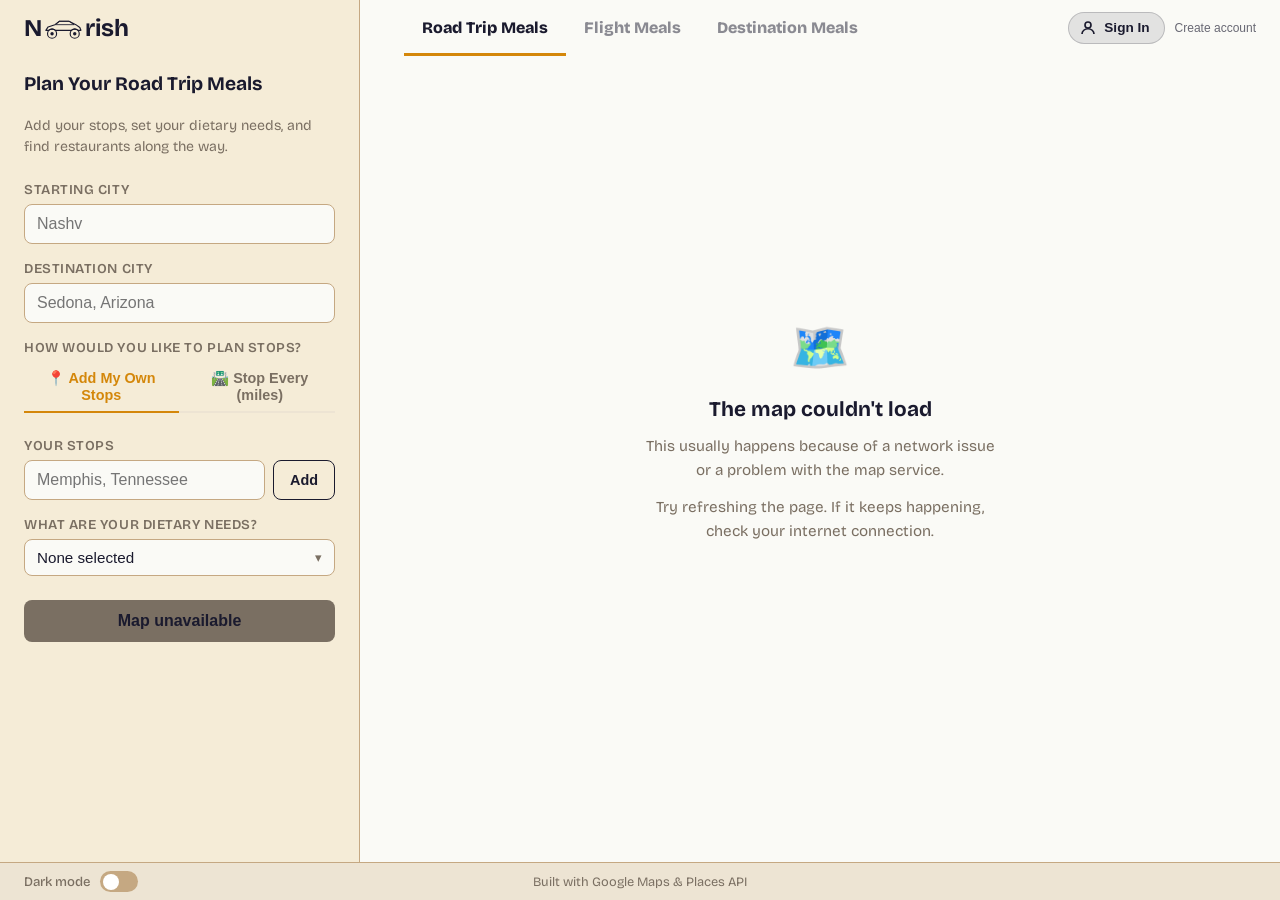
==== commit 64e85878: "UI improvements: dismiss buttons, logo fixes, and placeholder polish - Add dismiss (×) buttons to re" ====
--- a/index.html
+++ b/index.html
@@ -148,6 +148,7 @@
               type="text"
               id="start"
               placeholder="Nashville, Tennessee"
+              autocomplete="off"
             />
           </div>
 
@@ -158,6 +159,7 @@
               type="text"
               id="end"
               placeholder="Sedona, Arizona"
+              autocomplete="off"
             />
           </div>
 
@@ -186,7 +188,7 @@
           <div class="form-group" id="waypoints-section">
             <label>Your stops</label>
             <div class="waypoint-input-row">
-              <input type="text" id="waypoint-city-input" placeholder="Memphis, Tennessee" />
+              <input type="text" id="waypoint-city-input" placeholder="Memphis, Tennessee" autocomplete="off" />
               <button type="button" id="add-waypoint-btn">Add</button>
             </div>
             <ul id="waypoints-list"></ul>
@@ -241,6 +243,7 @@
                 type="text"
                 id="custom-city"
                 placeholder="Joplin, Missouri"
+                autocomplete="off"
               />
               <button type="button" id="add-stop-btn">Add Stop</button>
             </div>
--- a/style.css
+++ b/style.css
@@ -2213,6 +2213,32 @@
    PIN BUTTON — on each restaurant result card
    ============================================= */
 
+.dismiss-btn {
+  position:     absolute;
+  top:          10px;
+  right:        38px;
+  background:   none;
+  border:       none;
+  cursor:       pointer;
+  color:        var(--color-muted);
+  padding:      4px;
+  font-size:    14px;
+  line-height:  1;
+  border-radius: 4px;
+  transition:   color 0.15s, background 0.15s;
+  opacity:      0;
+}
+
+.restaurant-option:hover .dismiss-btn,
+.flight-restaurant-item:hover .dismiss-btn {
+  opacity: 1;
+}
+
+.dismiss-btn:hover {
+  color:      #e04444;
+  background: rgba(224, 68, 68, 0.08);
+}
+
 .pin-btn {
   position:      absolute;
   top:           10px;
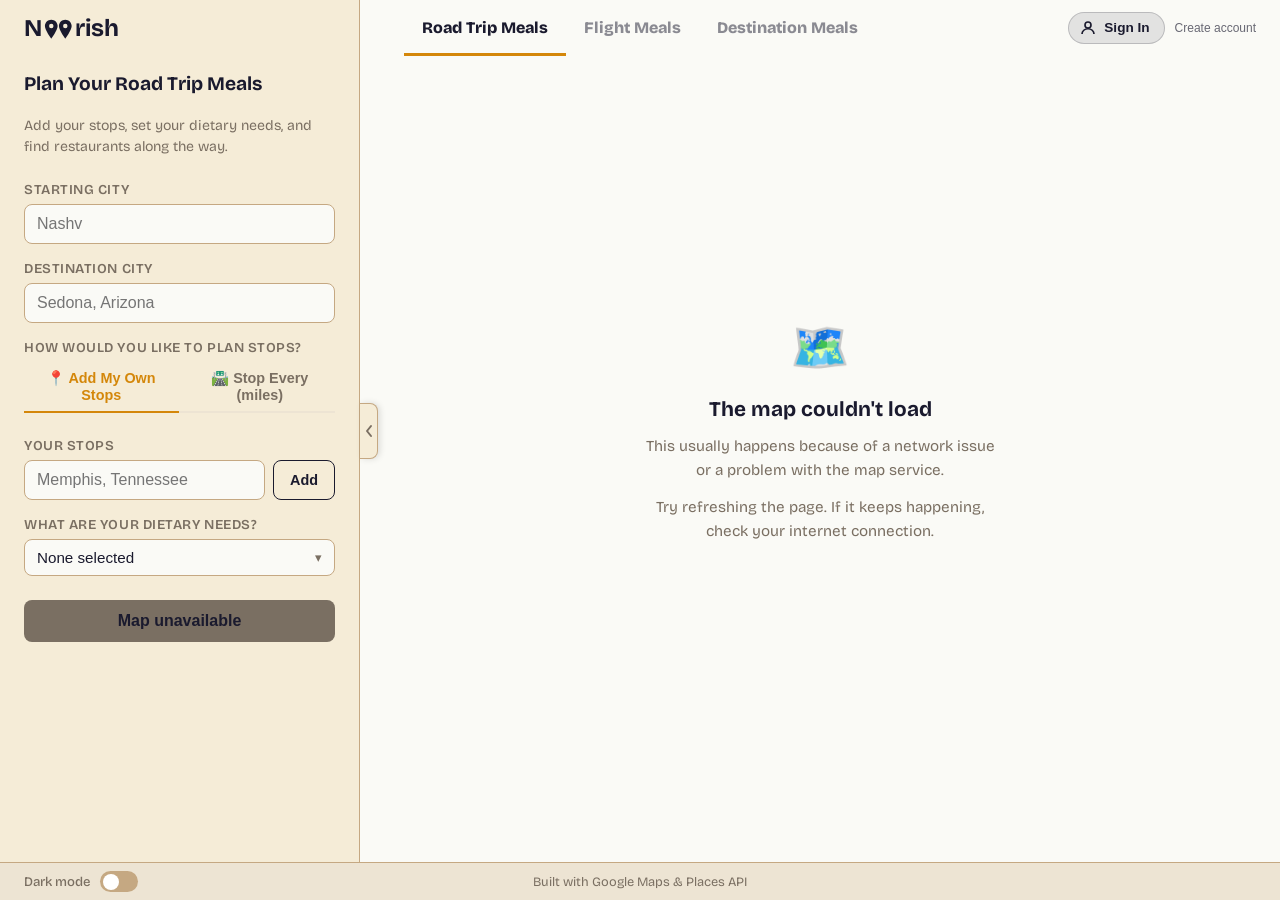
==== commit abefa048: "Add rich pin popups, collapsible sidebar, and logo updates - Created pin-popup.js with hover/click I" ====
--- a/index.html
+++ b/index.html
@@ -17,19 +17,7 @@
     <nav class="app-nav">
       <!-- Logo — far left -->
       <div class="nav-brand">
-        <h1>N<svg class="logo-oo" viewBox="0 0 72 36" fill="none" xmlns="http://www.w3.org/2000/svg" aria-hidden="true">
-          <!-- Sporty fastback body with wheel arch cutouts -->
-          <path d="M5,20 L9,14 L21,10 L29,4 L46,4 L58,10 L65,15 L67,20 L62,20 Q56,15 50,20 L22,20 Q16,15 10,20 Z"
-                stroke="currentColor" stroke-width="2" stroke-linejoin="round" fill="none"/>
-          <!-- Window greenhouse -->
-          <path d="M22,10 L29,4 L46,4 L55,10 Z"
-                stroke="currentColor" stroke-width="1.5" stroke-linejoin="round" fill="none"/>
-          <!-- Wheels (the "oo") -->
-          <circle cx="16" cy="26" r="8" stroke="currentColor" stroke-width="2"/>
-          <circle cx="16" cy="26" r="3" fill="currentColor"/>
-          <circle cx="56" cy="26" r="8" stroke="currentColor" stroke-width="2"/>
-          <circle cx="56" cy="26" r="3" fill="currentColor"/>
-        </svg>rish</h1>
+        <h1>N<svg class="logo-oo" viewBox="0 0 48 32" xmlns="http://www.w3.org/2000/svg" aria-hidden="true"><path fill-rule="evenodd" d="M13 1C7.5 1 3 5.5 3 11c0 6.5 10 20 10 20s10-13.5 10-20c0-5.5-4.5-10-10-10z M16.5 11A3.5 3.5 0 1 0 9.5 11A3.5 3.5 0 1 0 16.5 11Z" fill="currentColor"/><path fill-rule="evenodd" d="M35 1C29.5 1 25 5.5 25 11c0 6.5 10 20 10 20s10-13.5 10-20c0-5.5-4.5-10-10-10z M38.5 11A3.5 3.5 0 1 0 31.5 11A3.5 3.5 0 1 0 38.5 11Z" fill="currentColor"/></svg>rish</h1>
       </div>
 
       <!-- Tabs — centred -->
@@ -256,6 +244,11 @@
 
       <!-- RIGHT PANEL: where the map will appear -->
       <section class="map-panel">
+        <button class="sidebar-toggle-btn" aria-label="Collapse search panel" data-collapsed="false">
+          <svg class="toggle-chevron" width="8" height="14" viewBox="0 0 8 14" fill="none" xmlns="http://www.w3.org/2000/svg" aria-hidden="true">
+            <path d="M6 2L2 7L6 12" stroke="currentColor" stroke-width="2" stroke-linecap="round" stroke-linejoin="round"/>
+          </svg>
+        </button>
         <!-- Google Maps draws itself into this empty div -->
         <div id="map"></div>
         <!-- Shown if the Google Maps API fails to load -->
@@ -284,6 +277,8 @@
          loads first before JavaScript runs -->
     <!-- app.js must load BEFORE the Maps API so initMap() is defined in time -->
     <script src="theme.js"></script>
+    <script src="sidebar-toggle.js"></script>
+    <script src="pin-popup.js"></script>
     <script src="app.js"></script>
     <script type="module" src="auth.js"></script>
     <script type="module" src="preferences.js"></script>
--- a/style.css
+++ b/style.css
@@ -238,6 +238,244 @@
   margin: 0 0.05em;
 }
 
+/* ── Sidebar collapse toggle ── */
+.sidebar-toggle-btn {
+  position: absolute;
+  left: 0;
+  top: 50%;
+  transform: translateY(-50%);
+  z-index: 10;
+  width: 18px;
+  height: 56px;
+  background: var(--bg-surface);
+  border: 1px solid var(--border-default);
+  border-left: none;
+  border-radius: 0 8px 8px 0;
+  cursor: grab;
+  display: flex;
+  align-items: center;
+  justify-content: center;
+  color: var(--text-secondary);
+  padding: 0;
+  box-shadow: 2px 0 6px rgba(0, 0, 0, 0.12);
+  user-select: none;
+  touch-action: none;
+  transition: background 0.15s, color 0.15s;
+}
+
+.sidebar-toggle-btn:hover {
+  background: var(--bg-surface-alt);
+  color: var(--text-primary);
+}
+
+.sidebar-toggle-btn:active {
+  cursor: grabbing;
+}
+
+.toggle-chevron {
+  transition: transform 0.25s ease;
+}
+
+.sidebar-toggle-btn[data-collapsed="true"] .toggle-chevron {
+  transform: rotate(180deg);
+}
+
+/* Animate the collapse */
+.sidebar,
+.flight-form-column,
+#flight-left-panel {
+  transition: width 0.25s ease, min-width 0.25s ease;
+}
+
+.sidebar--collapsed {
+  width: 0 !important;
+  min-width: 0 !important;
+  overflow: hidden !important;
+  border-right: none !important;
+  border-bottom: none !important;
+}
+
+/* When expanded: content fades in after the width finishes opening (0.2s delay) */
+.sidebar > *,
+.flight-form-column > *,
+#flight-left-panel > * {
+  transition: opacity 0.15s ease 0.2s;
+}
+
+/* When collapsed: content vanishes instantly so no text-squish is visible */
+.sidebar--collapsed > *,
+.flight-form-column.sidebar--collapsed > *,
+#flight-left-panel.sidebar--collapsed > * {
+  opacity: 0;
+  pointer-events: none;
+  transition: opacity 0s;
+}
+
+@media (max-width: 768px) {
+  .sidebar-toggle-btn { display: none; }
+}
+
+/* ── Rich pin popup cards (.pp-*) ── */
+.pp-card {
+  font-family: 'Bricolage Grotesque', sans-serif;
+  font-size: 0.88em;
+  line-height: 1.45;
+  min-width: 200px;
+}
+.pp-card-top {
+  display: flex;
+  align-items: flex-start;
+  justify-content: space-between;
+  gap: 8px;
+  margin-bottom: 4px;
+}
+.pp-name {
+  font-weight: 700;
+  font-size: 1em;
+  flex: 1;
+}
+.pp-rating {
+  color: #D4870A;
+  margin-bottom: 4px;
+  display: flex;
+  align-items: center;
+  gap: 6px;
+  flex-wrap: wrap;
+}
+.pp-diet-pill {
+  background: #fff3cd;
+  color: #7a5000;
+  border-radius: 10px;
+  padding: 1px 7px;
+  font-size: 0.8em;
+  font-weight: 600;
+  white-space: nowrap;
+}
+.pp-meta {
+  font-size: 0.82em;
+  color: #555;
+  margin-bottom: 3px;
+}
+.pp-address {
+  margin-bottom: 5px;
+}
+.pp-hours-details {
+  font-size: 0.82em;
+  color: #444;
+  margin-bottom: 5px;
+  cursor: pointer;
+}
+.pp-hours-details summary {
+  list-style: none;
+  color: #555;
+}
+.pp-hours-details summary::-webkit-details-marker { display: none; }
+.pp-hours-list {
+  margin: 4px 0 0 0;
+  padding: 0 0 0 12px;
+  list-style: none;
+  font-size: 0.95em;
+}
+.pp-hours-list li { margin-bottom: 1px; }
+.pp-link {
+  display: inline-block;
+  font-size: 0.82em;
+  color: #D4870A;
+  text-decoration: none;
+  margin-top: 2px;
+}
+.pp-link:hover { text-decoration: underline; }
+.pp-save {
+  flex-shrink: 0;
+  background: none;
+  border: 1px solid #D4870A;
+  color: #D4870A;
+  border-radius: 12px;
+  padding: 2px 9px;
+  font-size: 0.78em;
+  cursor: pointer;
+  white-space: nowrap;
+  font-family: inherit;
+  transition: background 0.15s, color 0.15s;
+}
+.pp-save:hover,
+.pp-save--saved {
+  background: #D4870A;
+  color: #fff;
+}
+
+/* Stop popup (road-trip numbered markers) */
+.pp-stop {
+  font-family: 'Bricolage Grotesque', sans-serif;
+  font-size: 0.88em;
+  min-width: 220px;
+}
+.pp-stop-header {
+  display: flex;
+  align-items: baseline;
+  gap: 6px;
+  margin-bottom: 6px;
+}
+.pp-stop-num {
+  font-weight: 700;
+  font-size: 1em;
+}
+.pp-stop-city {
+  color: #555;
+  font-size: 0.9em;
+}
+.pp-count {
+  font-size: 0.82em;
+  color: #555;
+  margin-bottom: 8px;
+}
+.pp-sep {
+  border: none;
+  border-top: 1px solid #eee;
+  margin: 8px 0;
+}
+
+/* Dark mode adjustments */
+body.dark-mode .pp-meta,
+body.dark-mode .pp-stop-city,
+body.dark-mode .pp-count,
+body.dark-mode .pp-hours-details,
+body.dark-mode .pp-hours-details summary { color: #bbb; }
+body.dark-mode .pp-diet-pill { background: #4a3800; color: #ffd97a; }
+
+/* ── Side-view plane logo (flight meals page) ── */
+.logo-wrap {
+  display: grid;
+  place-items: center;
+}
+
+.logo-wrap > * {
+  grid-column: 1;
+  grid-row: 1;
+}
+
+.logo-wrap h1 {
+  white-space: nowrap;
+}
+
+.logo-plane-svg {
+  display: block;
+  height: 3rem;
+  width: auto;
+}
+
+/* Passenger window rings around the two o's */
+.logo-win {
+  display: inline-flex;
+  align-items: center;
+  justify-content: center;
+  width: 0.72em;
+  height: 0.72em;
+  border-radius: 50%;
+  border: 0.1em solid currentColor;
+  vertical-align: 0.04em;
+}
+
 header p {
   opacity: 0.85;
   font-size: 1rem;
@@ -802,9 +1040,10 @@
 }
 
 #map {
+  position: absolute;
+  top: 0; left: 0;
   width: 100%;
   height: 100%;
-  background: #e8ead9;
 }
 
 /* Friendly error overlay shown when the Google Maps API fails to load */
